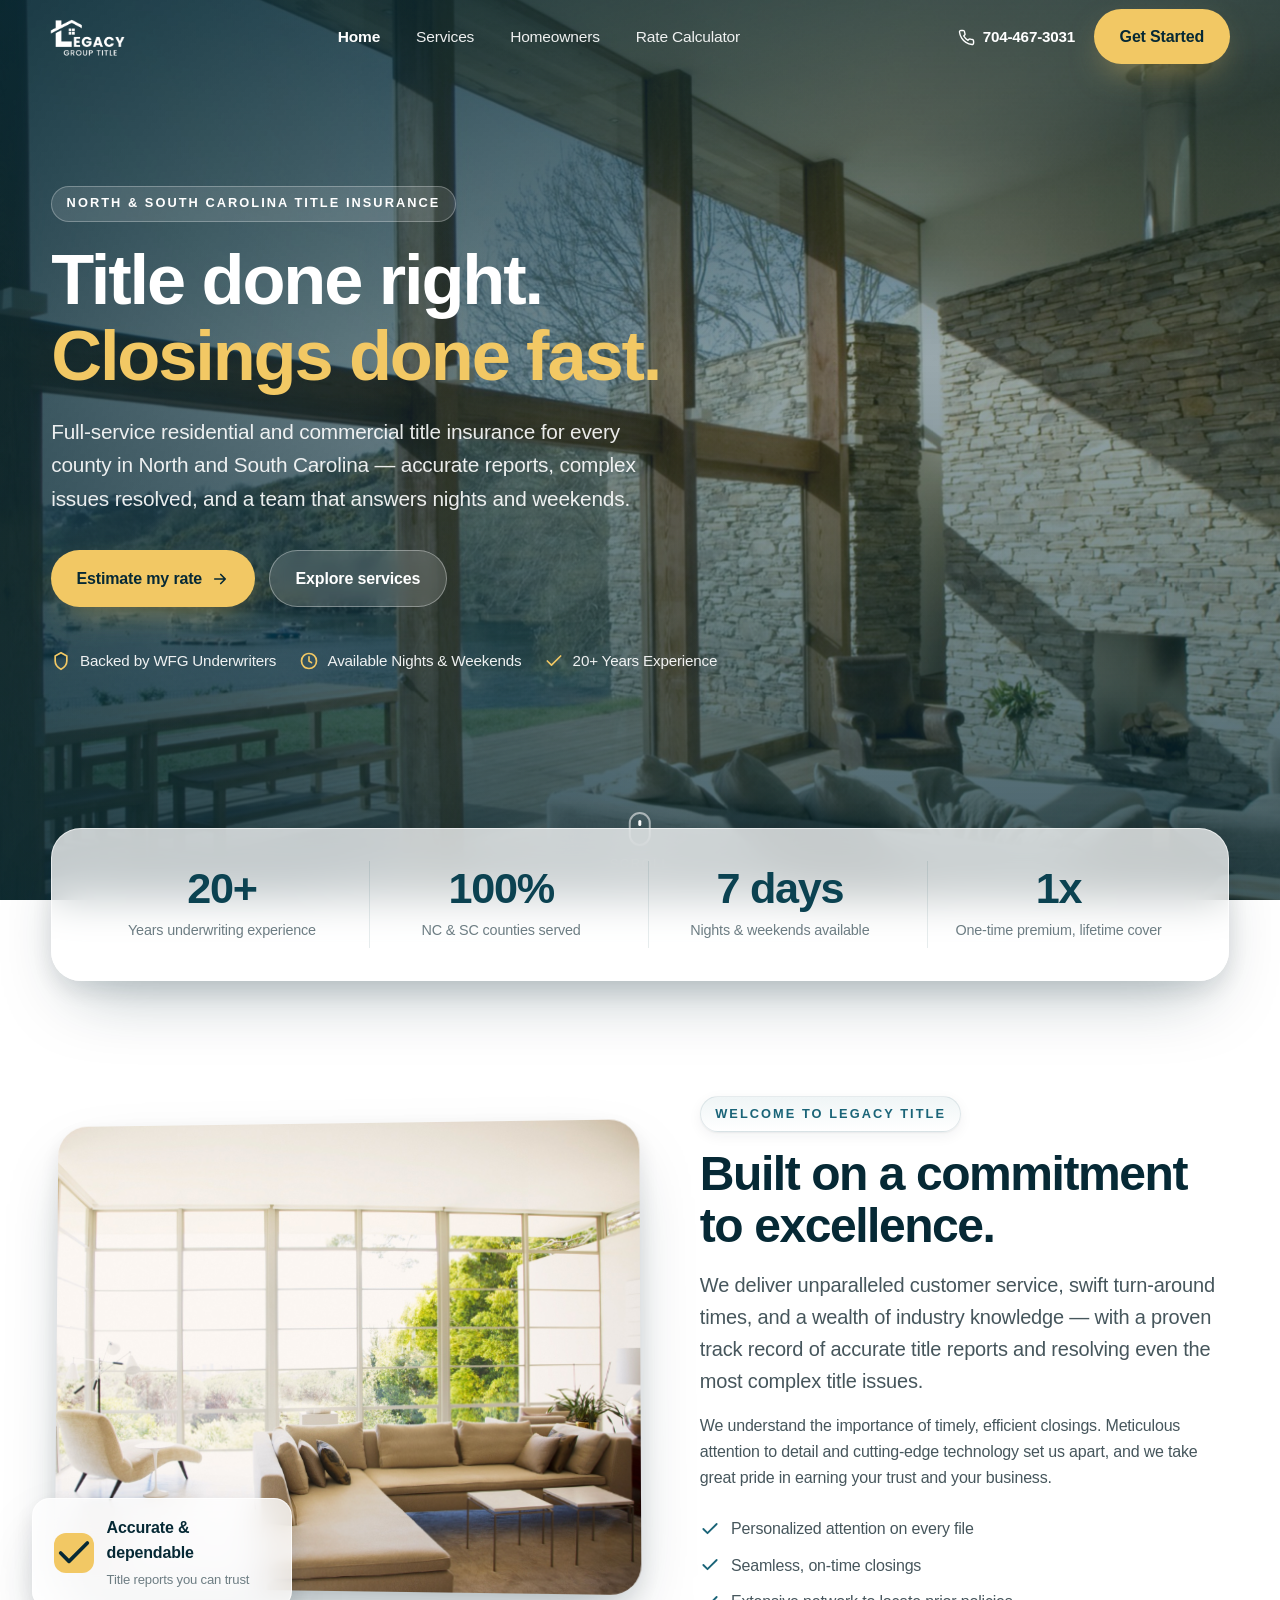
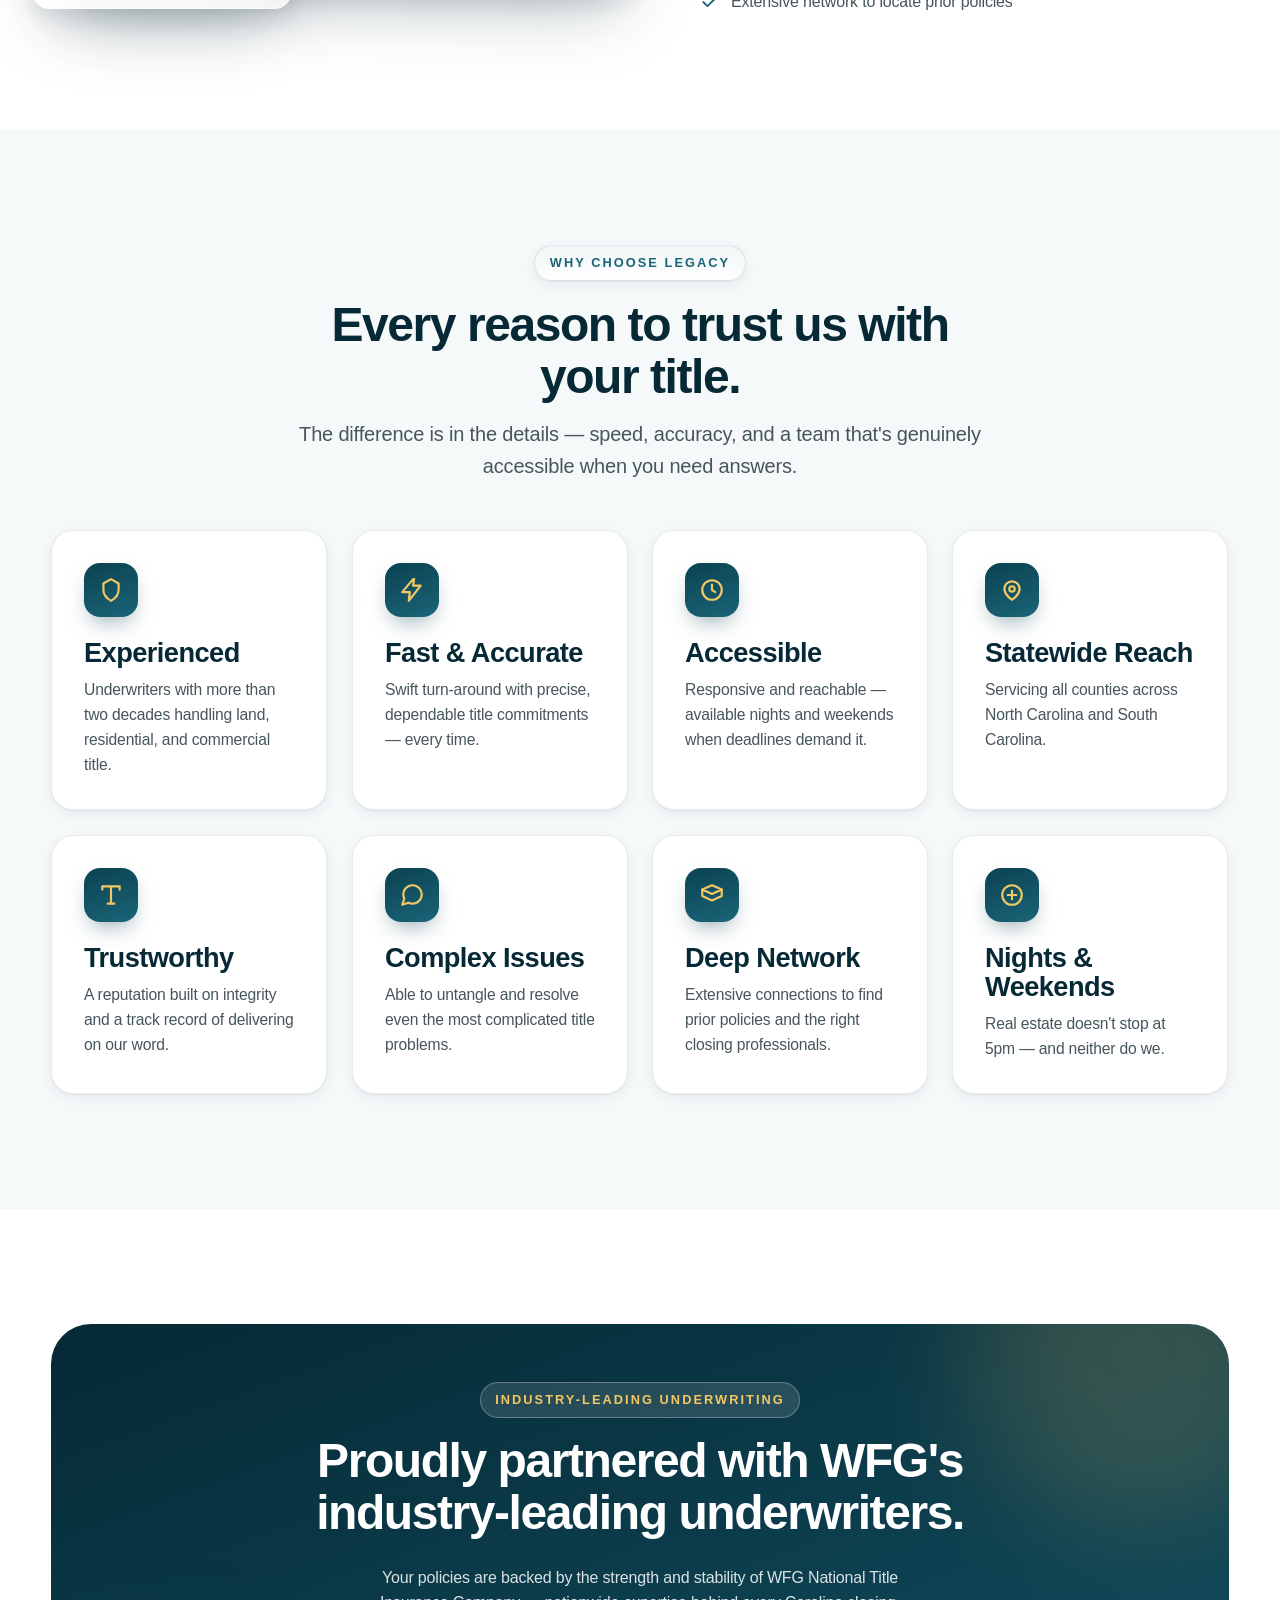
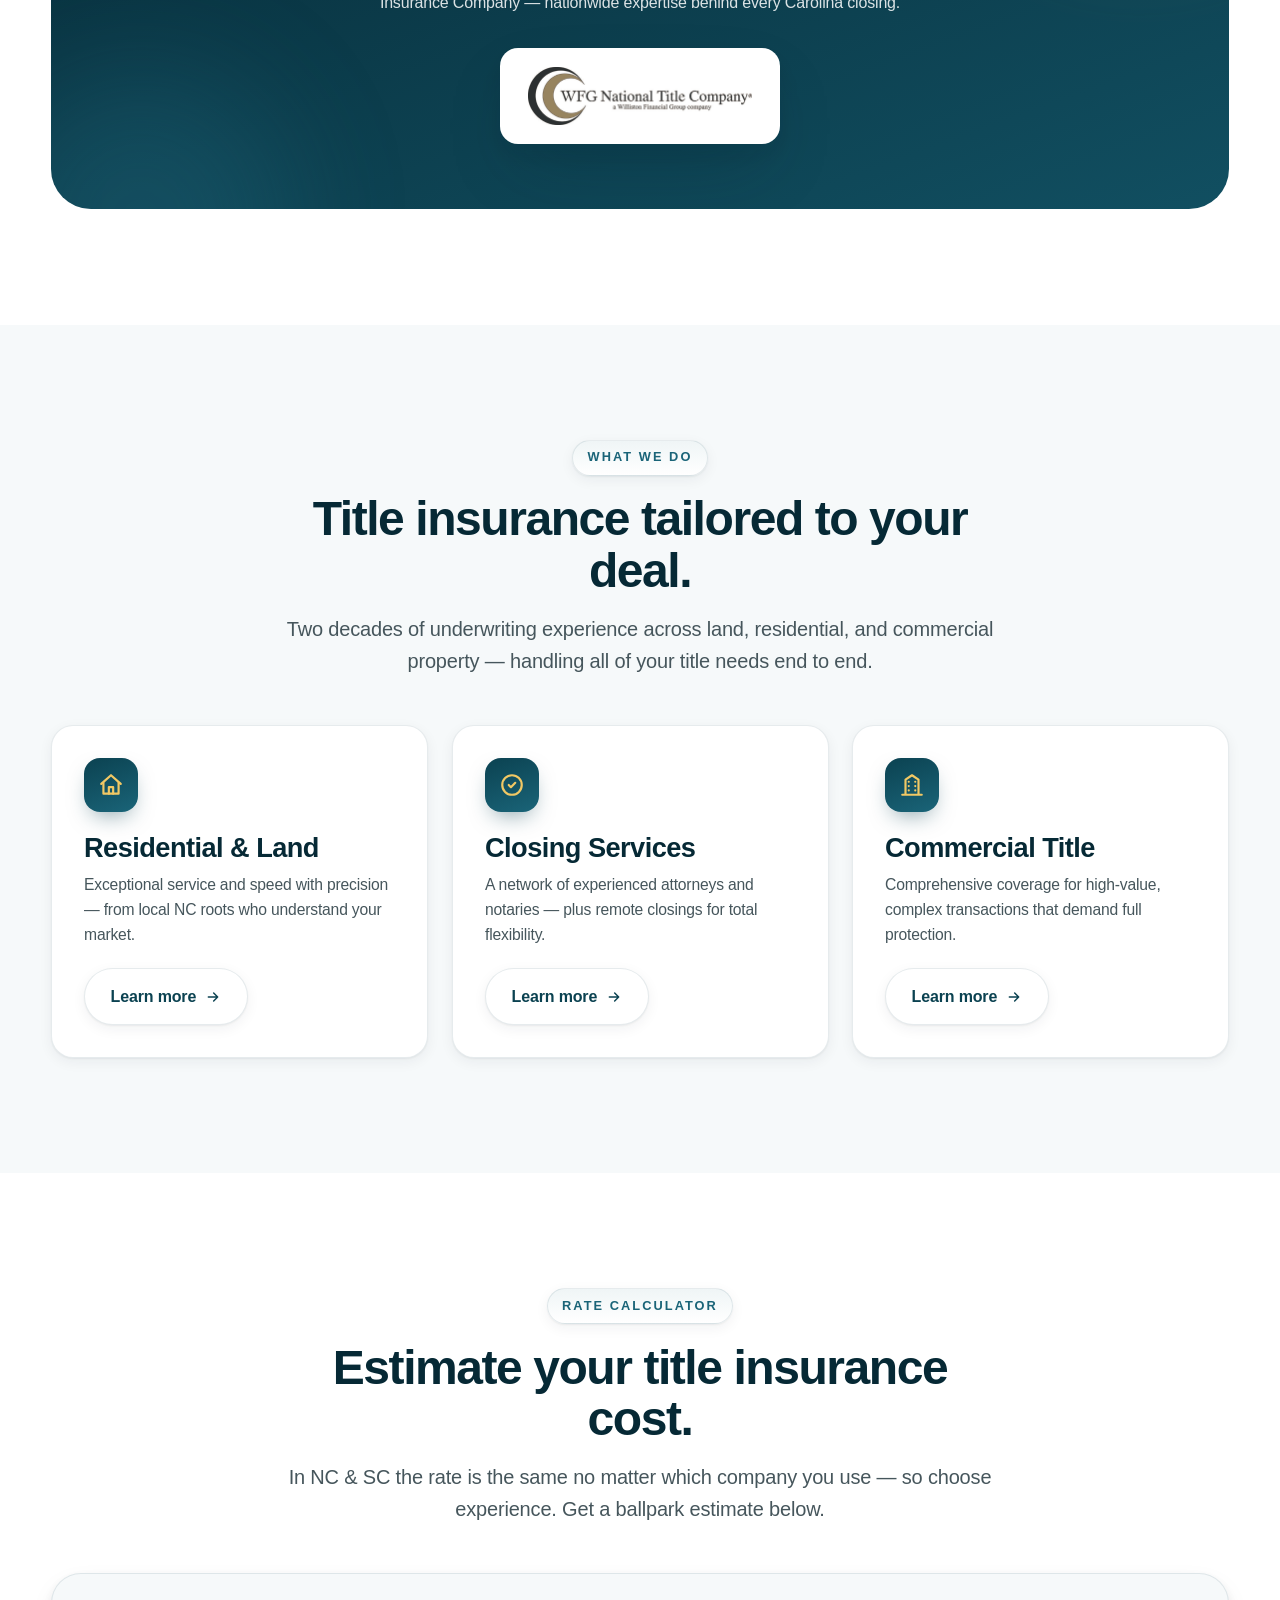
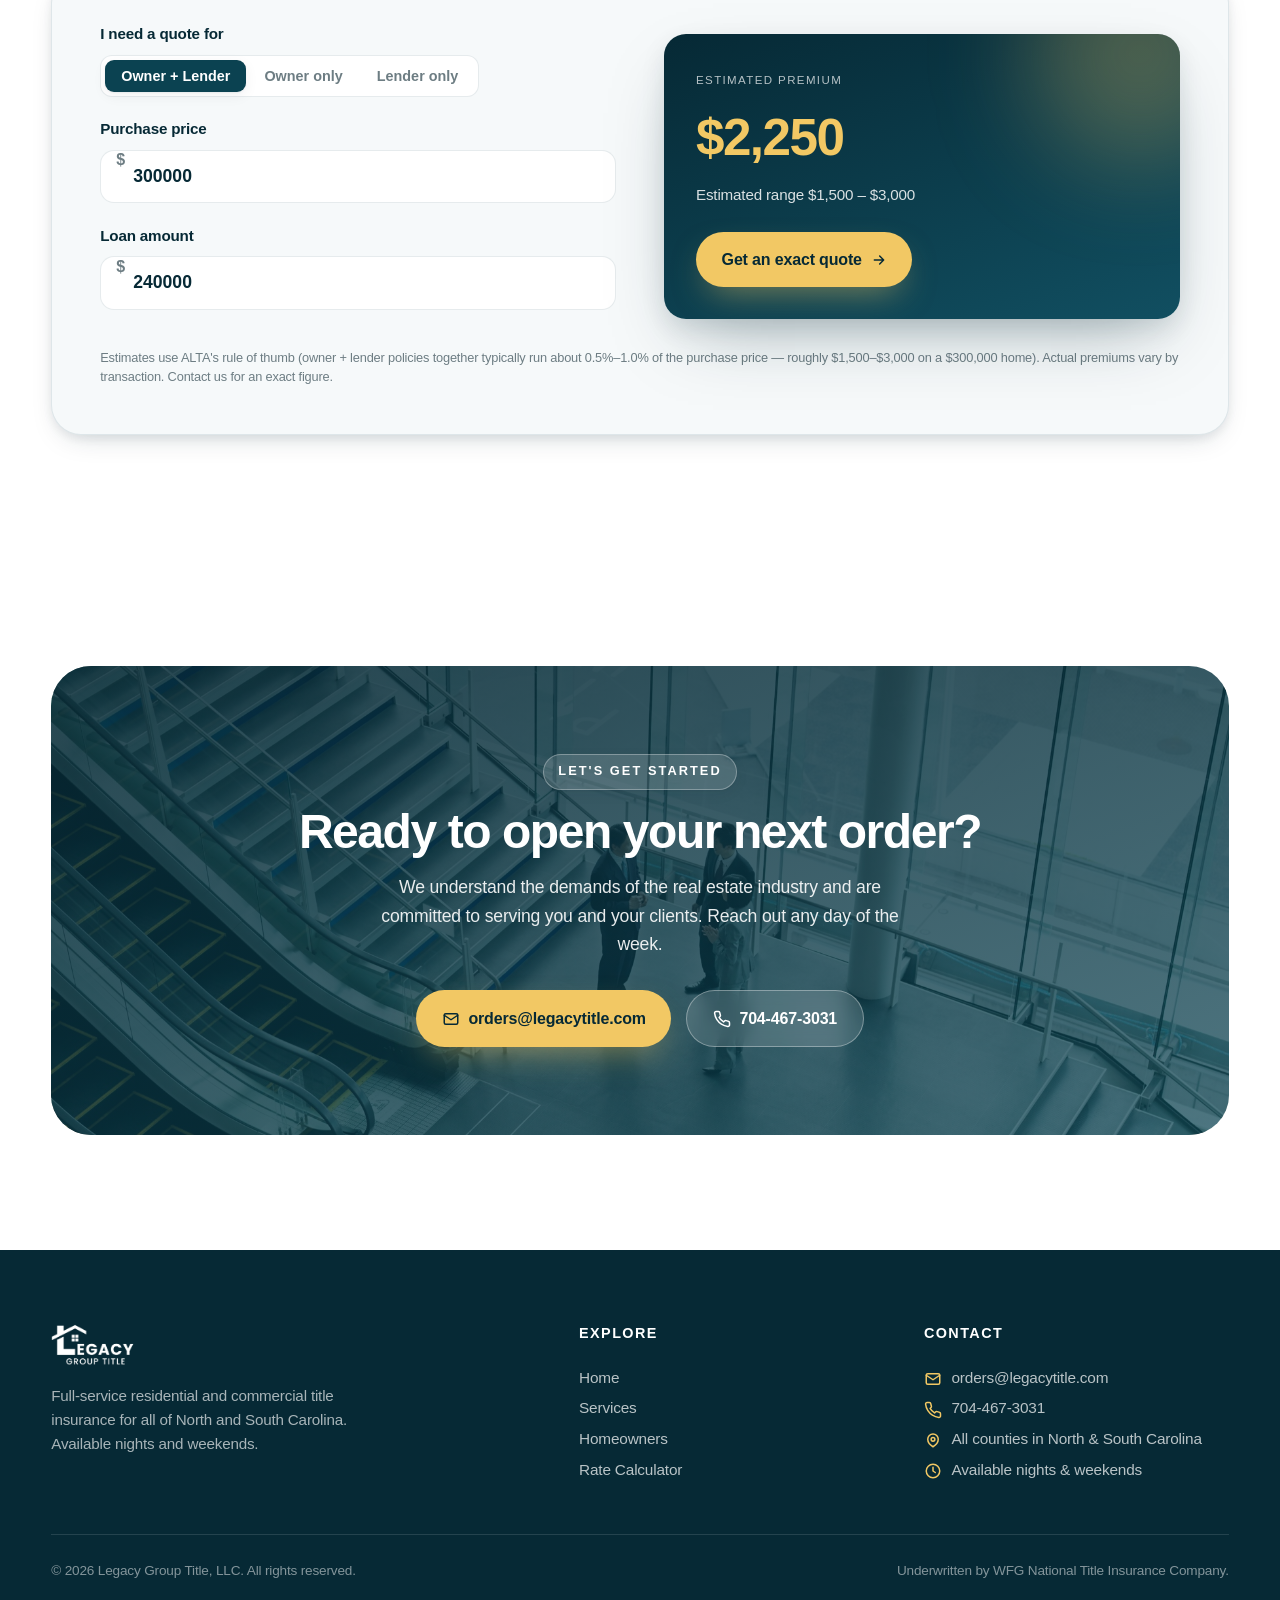
==== index.html @ ed6e5a21 "Rebuild Legacy Group Title site (modern, floating cards)" ====
<!DOCTYPE html>
<html lang="en">
<head>
<meta charset="UTF-8">
<meta name="viewport" content="width=device-width, initial-scale=1">
<title>Legacy Group Title, LLC | Title Insurance for NC &amp; SC</title>
<meta name="description" content="Full-service residential and commercial title insurance across North &amp; South Carolina. Fast, accurate closings — available nights and weekends. Partnered with WFG National Title.">
<meta property="og:title" content="Legacy Group Title, LLC | Title Insurance">
<meta property="og:description" content="Full-service residential &amp; commercial title insurance for all of North and South Carolina. Available nights and weekends.">
<meta property="og:type" content="website">
<link rel="icon" type="image/png" href="assets/img/favicon.png">
<link rel="preload" as="image" href="assets/img/hero-lakeside.jpg">
<link rel="stylesheet" href="css/styles.css">
</head>
<body data-hero>

<!-- NAV -->
<header class="nav at-top" id="nav">
  <div class="nav__inner">
    <a class="nav__logo" href="index.html" aria-label="Legacy Group Title home">
      <img src="assets/img/logo.png" alt="Legacy Group Title">
    </a>
    <nav class="nav__links" aria-label="Primary">
      <a href="index.html" class="active">Home</a>
      <a href="services.html">Services</a>
      <a href="homeowners.html">Homeowners</a>
      <a href="index.html#calculator">Rate Calculator</a>
    </nav>
    <div class="nav__cta">
      <a class="nav__phone" href="tel:7044673031">
        <svg viewBox="0 0 24 24" fill="none" stroke="currentColor" stroke-width="2" stroke-linecap="round" stroke-linejoin="round"><path d="M22 16.92v3a2 2 0 0 1-2.18 2 19.79 19.79 0 0 1-8.63-3.07 19.5 19.5 0 0 1-6-6 19.79 19.79 0 0 1-3.07-8.67A2 2 0 0 1 4.11 2h3a2 2 0 0 1 2 1.72c.13.96.36 1.9.7 2.81a2 2 0 0 1-.45 2.11L8.09 9.91a16 16 0 0 0 6 6l1.27-1.27a2 2 0 0 1 2.11-.45c.9.34 1.85.57 2.81.7A2 2 0 0 1 22 16.92z"/></svg>
        704-467-3031
      </a>
      <a class="btn btn-gold" href="#contact">Get Started</a>
    </div>
    <button class="nav__burger" aria-label="Menu" aria-expanded="false"><span></span><span></span><span></span></button>
  </div>
</header>

<!-- MOBILE MENU -->
<div class="mobile-menu" id="mobileMenu">
  <a href="index.html">Home</a>
  <a href="services.html">Services</a>
  <a href="homeowners.html">Homeowners</a>
  <a href="index.html#calculator">Rate Calculator</a>
  <a class="btn btn-gold" href="#contact">Get Started</a>
</div>

<!-- HERO -->
<section class="hero" id="top">
  <div class="hero__bg"><img src="assets/img/hero-lakeside.jpg" alt="Modern lakeside living room" fetchpriority="high"></div>
  <div class="hero__inner">
    <div class="hero__content">
      <span class="eyebrow reveal">North &amp; South Carolina Title Insurance</span>
      <h1 class="reveal" data-d="1">Title done right.<br><span class="accent">Closings done fast.</span></h1>
      <p class="hero__sub reveal" data-d="2">Full-service residential and commercial title insurance for every county in North and South Carolina — accurate reports, complex issues resolved, and a team that answers nights and weekends.</p>
      <div class="hero__actions reveal" data-d="3">
        <a class="btn btn-gold" href="#calculator">Estimate my rate
          <svg class="arw" width="18" height="18" viewBox="0 0 24 24" fill="none" stroke="currentColor" stroke-width="2.2" stroke-linecap="round" stroke-linejoin="round"><path d="M5 12h14M13 6l6 6-6 6"/></svg>
        </a>
        <a class="btn btn-ghost" href="services.html">Explore services</a>
      </div>
      <div class="hero__badges reveal" data-d="4">
        <div class="hero__badge"><svg viewBox="0 0 24 24" fill="none" stroke="currentColor" stroke-width="2" stroke-linecap="round" stroke-linejoin="round"><path d="M12 2l7 4v6c0 5-3.5 8-7 10-3.5-2-7-5-7-10V6l7-4z"/></svg> Backed by WFG Underwriters</div>
        <div class="hero__badge"><svg viewBox="0 0 24 24" fill="none" stroke="currentColor" stroke-width="2" stroke-linecap="round" stroke-linejoin="round"><circle cx="12" cy="12" r="9"/><path d="M12 7v5l3 2"/></svg> Available Nights &amp; Weekends</div>
        <div class="hero__badge"><svg viewBox="0 0 24 24" fill="none" stroke="currentColor" stroke-width="2" stroke-linecap="round" stroke-linejoin="round"><path d="M20 6L9 17l-5-5"/></svg> 20+ Years Experience</div>
      </div>
    </div>
  </div>
  <div class="hero__scroll" aria-hidden="true"><span class="mouse"></span>Scroll</div>
</section>

<!-- FLOATING STATS -->
<div class="wrap">
  <div class="stats reveal">
    <div class="stats__card" data-tilt>
      <div class="stat"><b>20+</b><span>Years underwriting experience</span></div>
      <div class="stat"><b>100%</b><span>NC &amp; SC counties served</span></div>
      <div class="stat"><b>7 days</b><span>Nights &amp; weekends available</span></div>
      <div class="stat"><b>1x</b><span>One-time premium, lifetime cover</span></div>
    </div>
  </div>
</div>

<!-- WELCOME / INTRO -->
<section id="about">
  <div class="wrap split">
    <div class="split__media reveal">
      <div class="frame"><img src="assets/img/services-1.jpg" alt="Bright modern home interior"></div>
      <div class="float-tag">
        <div class="fi"><svg viewBox="0 0 24 24" fill="none" stroke="currentColor" stroke-width="2.2" stroke-linecap="round" stroke-linejoin="round"><path d="M20 6L9 17l-5-5"/></svg></div>
        <div><b>Accurate &amp; dependable</b><span>Title reports you can trust</span></div>
      </div>
    </div>
    <div class="split__content reveal" data-d="1">
      <span class="eyebrow">Welcome to Legacy Title</span>
      <h2 style="margin:1rem 0 1.1rem">Built on a commitment to excellence.</h2>
      <p class="lead">We deliver unparalleled customer service, swift turn-around times, and a wealth of industry knowledge — with a proven track record of accurate title reports and resolving even the most complex title issues.</p>
      <p style="color:var(--slate);margin-top:1rem">We understand the importance of timely, efficient closings. Meticulous attention to detail and cutting-edge technology set us apart, and we take great pride in earning your trust and your business.</p>
      <ul class="checklist">
        <li><svg viewBox="0 0 24 24" fill="none" stroke="currentColor" stroke-width="2.2" stroke-linecap="round" stroke-linejoin="round"><path d="M20 6L9 17l-5-5"/></svg> Personalized attention on every file</li>
        <li><svg viewBox="0 0 24 24" fill="none" stroke="currentColor" stroke-width="2.2" stroke-linecap="round" stroke-linejoin="round"><path d="M20 6L9 17l-5-5"/></svg> Seamless, on-time closings</li>
        <li><svg viewBox="0 0 24 24" fill="none" stroke="currentColor" stroke-width="2.2" stroke-linecap="round" stroke-linejoin="round"><path d="M20 6L9 17l-5-5"/></svg> Extensive network to locate prior policies</li>
      </ul>
    </div>
  </div>
</section>

<!-- WHY CHOOSE -->
<section style="background:var(--bg-soft)">
  <div class="wrap">
    <div class="section-head center reveal">
      <span class="eyebrow">Why choose Legacy</span>
      <h2>Every reason to trust us with your title.</h2>
      <p class="lead">The difference is in the details — speed, accuracy, and a team that's genuinely accessible when you need answers.</p>
    </div>
    <div class="grid grid-4">
      <div class="card reveal" data-tilt>
        <div class="card__icon"><svg viewBox="0 0 24 24" fill="none" stroke="currentColor" stroke-width="2" stroke-linecap="round" stroke-linejoin="round"><path d="M12 2l7 4v6c0 5-3.5 8-7 10-3.5-2-7-5-7-10V6l7-4z"/></svg></div>
        <h3>Experienced</h3>
        <p>Underwriters with more than two decades handling land, residential, and commercial title.</p>
      </div>
      <div class="card reveal" data-d="1" data-tilt>
        <div class="card__icon"><svg viewBox="0 0 24 24" fill="none" stroke="currentColor" stroke-width="2" stroke-linecap="round" stroke-linejoin="round"><path d="M13 2L3 14h7l-1 8 11-14h-7l1-6z"/></svg></div>
        <h3>Fast &amp; Accurate</h3>
        <p>Swift turn-around with precise, dependable title commitments — every time.</p>
      </div>
      <div class="card reveal" data-d="2" data-tilt>
        <div class="card__icon"><svg viewBox="0 0 24 24" fill="none" stroke="currentColor" stroke-width="2" stroke-linecap="round" stroke-linejoin="round"><circle cx="12" cy="12" r="9"/><path d="M12 7v5l3 2"/></svg></div>
        <h3>Accessible</h3>
        <p>Responsive and reachable — available nights and weekends when deadlines demand it.</p>
      </div>
      <div class="card reveal" data-d="3" data-tilt>
        <div class="card__icon"><svg viewBox="0 0 24 24" fill="none" stroke="currentColor" stroke-width="2" stroke-linecap="round" stroke-linejoin="round"><path d="M12 21s-7-4.35-7-10a7 7 0 0 1 14 0c0 5.65-7 10-7 10z"/><circle cx="12" cy="11" r="2.5"/></svg></div>
        <h3>Statewide Reach</h3>
        <p>Servicing all counties across North Carolina and South Carolina.</p>
      </div>
      <div class="card reveal" data-tilt>
        <div class="card__icon"><svg viewBox="0 0 24 24" fill="none" stroke="currentColor" stroke-width="2" stroke-linecap="round" stroke-linejoin="round"><path d="M4 7V4h16v3M9 20h6M12 4v16"/></svg></div>
        <h3>Trustworthy</h3>
        <p>A reputation built on integrity and a track record of delivering on our word.</p>
      </div>
      <div class="card reveal" data-d="1" data-tilt>
        <div class="card__icon"><svg viewBox="0 0 24 24" fill="none" stroke="currentColor" stroke-width="2" stroke-linecap="round" stroke-linejoin="round"><path d="M21 11.5a8.38 8.38 0 0 1-.9 3.8 8.5 8.5 0 0 1-7.6 4.7 8.38 8.38 0 0 1-3.8-.9L3 21l1.9-5.7a8.38 8.38 0 0 1-.9-3.8 8.5 8.5 0 0 1 4.7-7.6 8.38 8.38 0 0 1 3.8-.9h.5a8.48 8.48 0 0 1 8 8v.5z"/></svg></div>
        <h3>Complex Issues</h3>
        <p>Able to untangle and resolve even the most complicated title problems.</p>
      </div>
      <div class="card reveal" data-d="2" data-tilt>
        <div class="card__icon"><svg viewBox="0 0 24 24" fill="none" stroke="currentColor" stroke-width="2" stroke-linecap="round" stroke-linejoin="round"><path d="M3 7l9-4 9 4-9 4-9-4z"/><path d="M3 7v6l9 4 9-4V7"/></svg></div>
        <h3>Deep Network</h3>
        <p>Extensive connections to find prior policies and the right closing professionals.</p>
      </div>
      <div class="card reveal" data-d="3" data-tilt>
        <div class="card__icon"><svg viewBox="0 0 24 24" fill="none" stroke="currentColor" stroke-width="2" stroke-linecap="round" stroke-linejoin="round"><path d="M12 8v8m-4-4h8"/><circle cx="12" cy="12" r="9"/></svg></div>
        <h3>Nights &amp; Weekends</h3>
        <p>Real estate doesn't stop at 5pm — and neither do we.</p>
      </div>
    </div>
  </div>
</section>

<!-- PARTNER -->
<section>
  <div class="wrap">
    <div class="partner reveal">
      <span class="eyebrow">Industry-leading underwriting</span>
      <h2>Proudly partnered with WFG's<br>industry-leading underwriters.</h2>
      <p style="color:rgba(255,255,255,.85);max-width:560px;margin:0 auto 2rem">Your policies are backed by the strength and stability of WFG National Title Insurance Company — nationwide expertise behind every Carolina closing.</p>
      <div class="partner__logo"><img src="assets/img/wfg-logo.jpg" alt="WFG National Title Company"></div>
    </div>
  </div>
</section>

<!-- SERVICES TEASER -->
<section style="background:var(--bg-soft)" id="services">
  <div class="wrap">
    <div class="section-head center reveal">
      <span class="eyebrow">What we do</span>
      <h2>Title insurance tailored to your deal.</h2>
      <p class="lead">Two decades of underwriting experience across land, residential, and commercial property — handling all of your title needs end to end.</p>
    </div>
    <div class="grid grid-3">
      <a class="card reveal" data-tilt href="services.html#residential" style="display:block">
        <div class="card__icon"><svg viewBox="0 0 24 24" fill="none" stroke="currentColor" stroke-width="2" stroke-linecap="round" stroke-linejoin="round"><path d="M3 11l9-8 9 8"/><path d="M5 10v10h14V10"/><path d="M10 20v-6h4v6"/></svg></div>
        <h3>Residential &amp; Land</h3>
        <p>Exceptional service and speed with precision — from local NC roots who understand your market.</p>
        <span class="btn btn-outline" style="margin-top:1.3rem">Learn more <svg class="arw" width="16" height="16" viewBox="0 0 24 24" fill="none" stroke="currentColor" stroke-width="2.2" stroke-linecap="round" stroke-linejoin="round"><path d="M5 12h14M13 6l6 6-6 6"/></svg></span>
      </a>
      <a class="card reveal" data-d="1" data-tilt href="services.html#closing" style="display:block">
        <div class="card__icon"><svg viewBox="0 0 24 24" fill="none" stroke="currentColor" stroke-width="2" stroke-linecap="round" stroke-linejoin="round"><path d="M9 12l2 2 4-4"/><path d="M21 12a9 9 0 1 1-18 0 9 9 0 0 1 18 0z"/></svg></div>
        <h3>Closing Services</h3>
        <p>A network of experienced attorneys and notaries — plus remote closings for total flexibility.</p>
        <span class="btn btn-outline" style="margin-top:1.3rem">Learn more <svg class="arw" width="16" height="16" viewBox="0 0 24 24" fill="none" stroke="currentColor" stroke-width="2.2" stroke-linecap="round" stroke-linejoin="round"><path d="M5 12h14M13 6l6 6-6 6"/></svg></span>
      </a>
      <a class="card reveal" data-d="2" data-tilt href="services.html#commercial" style="display:block">
        <div class="card__icon"><svg viewBox="0 0 24 24" fill="none" stroke="currentColor" stroke-width="2" stroke-linecap="round" stroke-linejoin="round"><path d="M3 21h18M6 21V7l6-4 6 4v14"/><path d="M9 9h.01M9 13h.01M9 17h.01M15 9h.01M15 13h.01M15 17h.01"/></svg></div>
        <h3>Commercial Title</h3>
        <p>Comprehensive coverage for high-value, complex transactions that demand full protection.</p>
        <span class="btn btn-outline" style="margin-top:1.3rem">Learn more <svg class="arw" width="16" height="16" viewBox="0 0 24 24" fill="none" stroke="currentColor" stroke-width="2.2" stroke-linecap="round" stroke-linejoin="round"><path d="M5 12h14M13 6l6 6-6 6"/></svg></span>
      </a>
    </div>
  </div>
</section>

<!-- RATE CALCULATOR -->
<section id="calculator">
  <div class="wrap">
    <div class="section-head center reveal">
      <span class="eyebrow">Rate calculator</span>
      <h2>Estimate your title insurance cost.</h2>
      <p class="lead">In NC &amp; SC the rate is the same no matter which company you use — so choose experience. Get a ballpark estimate below.</p>
    </div>
    <div class="calc reveal" id="calc">
      <div class="calc__grid">
        <div>
          <div style="margin-bottom:1.3rem">
            <label>I need a quote for</label>
            <div class="seg" role="tablist">
              <button class="on" data-mode="both">Owner + Lender</button>
              <button data-mode="owner">Owner only</button>
              <button data-mode="lender">Lender only</button>
            </div>
          </div>
          <div class="field">
            <label for="calc-price">Purchase price</label>
            <span class="pfx">$</span>
            <input id="calc-price" type="number" min="0" step="1000" value="300000" inputmode="numeric">
          </div>
          <div class="field">
            <label for="calc-loan">Loan amount</label>
            <span class="pfx">$</span>
            <input id="calc-loan" type="number" min="0" step="1000" value="240000" inputmode="numeric">
          </div>
        </div>
        <div class="calc__result">
          <small>Estimated premium</small>
          <div class="amount" id="calc-amount"><b>$2,250</b></div>
          <div class="rangeline" id="calc-range">Estimated range $1,500 – $3,000</div>
          <a class="btn btn-gold" href="#contact" style="margin-top:1.5rem">Get an exact quote
            <svg class="arw" width="16" height="16" viewBox="0 0 24 24" fill="none" stroke="currentColor" stroke-width="2.2" stroke-linecap="round" stroke-linejoin="round"><path d="M5 12h14M13 6l6 6-6 6"/></svg>
          </a>
        </div>
      </div>
      <p class="calc__note">Estimates use ALTA's rule of thumb (owner + lender policies together typically run about 0.5%–1.0% of the purchase price — roughly $1,500–$3,000 on a $300,000 home). Actual premiums vary by transaction. Contact us for an exact figure.</p>
    </div>
  </div>
</section>

<!-- CONTACT / CTA -->
<section id="contact">
  <div class="wrap">
    <div class="cta reveal">
      <div class="cta__bg"><img src="assets/img/services-2.jpg" alt=""></div>
      <span class="eyebrow" style="background:rgba(255,255,255,.14);border-color:rgba(255,255,255,.3);color:#fff">Let's get started</span>
      <h2 style="margin-top:1rem">Ready to open your next order?</h2>
      <p>We understand the demands of the real estate industry and are committed to serving you and your clients. Reach out any day of the week.</p>
      <div class="cta__actions">
        <a class="btn btn-gold" href="mailto:orders@legacytitle.com">
          <svg width="18" height="18" viewBox="0 0 24 24" fill="none" stroke="currentColor" stroke-width="2" stroke-linecap="round" stroke-linejoin="round"><rect x="3" y="5" width="18" height="14" rx="2"/><path d="M3 7l9 6 9-6"/></svg>
          orders@legacytitle.com
        </a>
        <a class="btn btn-ghost" href="tel:7044673031">
          <svg width="18" height="18" viewBox="0 0 24 24" fill="none" stroke="currentColor" stroke-width="2" stroke-linecap="round" stroke-linejoin="round"><path d="M22 16.92v3a2 2 0 0 1-2.18 2 19.79 19.79 0 0 1-8.63-3.07 19.5 19.5 0 0 1-6-6 19.79 19.79 0 0 1-3.07-8.67A2 2 0 0 1 4.11 2h3a2 2 0 0 1 2 1.72c.13.96.36 1.9.7 2.81a2 2 0 0 1-.45 2.11L8.09 9.91a16 16 0 0 0 6 6l1.27-1.27a2 2 0 0 1 2.11-.45c.9.34 1.85.57 2.81.7A2 2 0 0 1 22 16.92z"/></svg>
          704-467-3031
        </a>
      </div>
    </div>
  </div>
</section>

<!-- FOOTER -->
<footer class="footer">
  <div class="wrap">
    <div class="footer__grid">
      <div class="footer__brand">
        <img src="assets/img/logo.png" alt="Legacy Group Title">
        <p>Full-service residential and commercial title insurance for all of North and South Carolina. Available nights and weekends.</p>
      </div>
      <div>
        <h5>Explore</h5>
        <ul>
          <li><a href="index.html">Home</a></li>
          <li><a href="services.html">Services</a></li>
          <li><a href="homeowners.html">Homeowners</a></li>
          <li><a href="index.html#calculator">Rate Calculator</a></li>
        </ul>
      </div>
      <div>
        <h5>Contact</h5>
        <ul class="footer__contact">
          <li><svg viewBox="0 0 24 24" fill="none" stroke="currentColor" stroke-width="2" stroke-linecap="round" stroke-linejoin="round"><rect x="3" y="5" width="18" height="14" rx="2"/><path d="M3 7l9 6 9-6"/></svg><a href="mailto:orders@legacytitle.com">orders@legacytitle.com</a></li>
          <li><svg viewBox="0 0 24 24" fill="none" stroke="currentColor" stroke-width="2" stroke-linecap="round" stroke-linejoin="round"><path d="M22 16.92v3a2 2 0 0 1-2.18 2 19.79 19.79 0 0 1-8.63-3.07 19.5 19.5 0 0 1-6-6 19.79 19.79 0 0 1-3.07-8.67A2 2 0 0 1 4.11 2h3a2 2 0 0 1 2 1.72c.13.96.36 1.9.7 2.81a2 2 0 0 1-.45 2.11L8.09 9.91a16 16 0 0 0 6 6l1.27-1.27a2 2 0 0 1 2.11-.45c.9.34 1.85.57 2.81.7A2 2 0 0 1 22 16.92z"/></svg><a href="tel:7044673031">704-467-3031</a></li>
          <li><svg viewBox="0 0 24 24" fill="none" stroke="currentColor" stroke-width="2" stroke-linecap="round" stroke-linejoin="round"><path d="M12 21s-7-4.35-7-10a7 7 0 0 1 14 0c0 5.65-7 10-7 10z"/><circle cx="12" cy="11" r="2.5"/></svg><span>All counties in North &amp; South Carolina</span></li>
          <li><svg viewBox="0 0 24 24" fill="none" stroke="currentColor" stroke-width="2" stroke-linecap="round" stroke-linejoin="round"><circle cx="12" cy="12" r="9"/><path d="M12 7v5l3 2"/></svg><span>Available nights &amp; weekends</span></li>
        </ul>
      </div>
    </div>
    <div class="footer__bottom">
      <span>© <span id="year">2026</span> Legacy Group Title, LLC. All rights reserved.</span>
      <span>Underwritten by WFG National Title Insurance Company.</span>
    </div>
  </div>
</footer>

<!-- STICKY MOBILE CALL BAR -->
<div class="callbar"><a class="btn btn-gold" href="tel:7044673031">
  <svg width="18" height="18" viewBox="0 0 24 24" fill="none" stroke="currentColor" stroke-width="2" stroke-linecap="round" stroke-linejoin="round"><path d="M22 16.92v3a2 2 0 0 1-2.18 2 19.79 19.79 0 0 1-8.63-3.07 19.5 19.5 0 0 1-6-6 19.79 19.79 0 0 1-3.07-8.67A2 2 0 0 1 4.11 2h3a2 2 0 0 1 2 1.72c.13.96.36 1.9.7 2.81a2 2 0 0 1-.45 2.11L8.09 9.91a16 16 0 0 0 6 6l1.27-1.27a2 2 0 0 1 2.11-.45c.9.34 1.85.57 2.81.7A2 2 0 0 1 22 16.92z"/></svg>
  Call 704-467-3031</a></div>

<script src="js/main.js"></script>
</body>
</html>
---- css/styles.css ----
/* ==========================================================================
   Legacy Group Title — Design System
   Brand: deep teal #0B4251 · gold #F2C864 · mist #C2D0D4 · white
   Aesthetic: Apple-inspired, floating dynamic cards, glassmorphism
   ========================================================================== */

:root {
  /* Brand */
  --teal-900: #062935;
  --teal-800: #0B4251;
  --teal-700: #114f61;
  --teal-600: #1a6478;
  --teal-500: #2b7f95;
  --gold-500: #F2C864;
  --gold-600: #e0b24a;
  --mist-300: #C2D0D4;
  --mist-100: #eef2f3;

  --ink: #0c1c22;
  --slate: #46565c;
  --muted: #6d7d83;
  --line: rgba(11, 66, 81, 0.10);

  --bg: #ffffff;
  --bg-soft: #f6f9fa;
  --bg-tint: #eff5f6;

  /* Effects */
  --radius-sm: 14px;
  --radius: 22px;
  --radius-lg: 30px;
  --radius-xl: 40px;
  --shadow-sm: 0 1px 2px rgba(6, 41, 53, .06), 0 4px 14px rgba(6, 41, 53, .06);
  --shadow: 0 10px 30px -12px rgba(6, 41, 53, .22), 0 4px 12px rgba(6, 41, 53, .07);
  --shadow-lg: 0 30px 70px -24px rgba(6, 41, 53, .35), 0 10px 24px rgba(6, 41, 53, .10);
  --shadow-gold: 0 14px 34px -12px rgba(242, 200, 100, .55);

  --ease: cubic-bezier(.22, 1, .36, 1);
  --ease-out: cubic-bezier(.16, 1, .3, 1);

  --font: -apple-system, BlinkMacSystemFont, "SF Pro Display", "SF Pro Text",
          "Inter", "Segoe UI", Roboto, Helvetica, Arial, sans-serif;

  --maxw: 1180px;
  --nav-h: 74px;
}

/* Reset ------------------------------------------------------------------- */
*, *::before, *::after { box-sizing: border-box; }
* { margin: 0; }
html { scroll-behavior: smooth; -webkit-text-size-adjust: 100%; }
body {
  font-family: var(--font);
  color: var(--ink);
  background: var(--bg);
  line-height: 1.6;
  letter-spacing: -0.011em;
  -webkit-font-smoothing: antialiased;
  text-rendering: optimizeLegibility;
  overflow-x: hidden;
}
img { max-width: 100%; display: block; }
a { color: inherit; text-decoration: none; }
button { font-family: inherit; cursor: pointer; border: none; background: none; }
ul { list-style: none; padding: 0; }

/* Typography -------------------------------------------------------------- */
h1, h2, h3, h4 { line-height: 1.08; letter-spacing: -0.03em; font-weight: 700; color: var(--teal-900); }
h1 { font-size: clamp(2.4rem, 6vw, 4.4rem); }
h2 { font-size: clamp(1.9rem, 4vw, 3rem); }
h3 { font-size: clamp(1.25rem, 2.4vw, 1.7rem); letter-spacing: -0.02em; }
.eyebrow {
  display: inline-block; font-size: .8rem; font-weight: 700; letter-spacing: .16em;
  text-transform: uppercase; color: var(--teal-600);
  padding: .42rem .9rem; border-radius: 100px;
  background: linear-gradient(180deg, var(--bg-tint), #fff);
  border: 1px solid var(--line); box-shadow: var(--shadow-sm);
}
.lead { font-size: clamp(1.05rem, 1.6vw, 1.25rem); color: var(--slate); }

/* Layout ------------------------------------------------------------------ */
.wrap { width: min(var(--maxw), 92vw); margin-inline: auto; }
section { padding: clamp(4rem, 9vw, 7.5rem) 0; position: relative; }
.section-head { max-width: 720px; margin-bottom: 3rem; }
.section-head.center { margin-inline: auto; text-align: center; }
.section-head .eyebrow { margin-bottom: 1.1rem; }
.section-head p { margin-top: 1rem; }

/* Buttons ----------------------------------------------------------------- */
.btn {
  display: inline-flex; align-items: center; gap: .55rem;
  font-weight: 600; font-size: 1rem; letter-spacing: -.01em;
  padding: .92rem 1.6rem; border-radius: 100px;
  transition: transform .35s var(--ease), box-shadow .35s var(--ease), background .3s ease;
  will-change: transform;
}
.btn:active { transform: scale(.97); }
.btn-primary { background: var(--teal-800); color: #fff; box-shadow: var(--shadow); }
.btn-primary:hover { background: var(--teal-700); transform: translateY(-2px); box-shadow: var(--shadow-lg); }
.btn-gold { background: var(--gold-500); color: var(--teal-900); box-shadow: var(--shadow-gold); }
.btn-gold:hover { background: var(--gold-600); transform: translateY(-2px); }
.btn-ghost { background: rgba(255,255,255,.14); color: #fff; border: 1px solid rgba(255,255,255,.34); backdrop-filter: blur(8px); }
.btn-ghost:hover { background: rgba(255,255,255,.24); transform: translateY(-2px); }
.btn-outline { background: #fff; color: var(--teal-800); border: 1px solid var(--line); box-shadow: var(--shadow-sm); }
.btn-outline:hover { transform: translateY(-2px); box-shadow: var(--shadow); }
.btn .arw { transition: transform .35s var(--ease); }
.btn:hover .arw { transform: translateX(4px); }

/* Navigation -------------------------------------------------------------- */
.nav {
  position: fixed; inset: 0 0 auto 0; z-index: 100; height: var(--nav-h);
  display: flex; align-items: center;
  transition: background .4s ease, box-shadow .4s ease, backdrop-filter .4s ease;
}
.nav.scrolled {
  background: rgba(255, 255, 255, .72);
  backdrop-filter: saturate(180%) blur(20px);
  -webkit-backdrop-filter: saturate(180%) blur(20px);
  box-shadow: 0 1px 0 var(--line);
}
.nav__inner { width: min(var(--maxw), 94vw); margin-inline: auto; display: flex; align-items: center; justify-content: space-between; gap: 1rem; }
.nav__logo { display: flex; align-items: center; gap: .6rem; height: 42px; }
.nav__logo img { height: 40px; width: auto; transition: filter .4s ease; }
.nav.at-top:not(.light-top) .nav__logo img { filter: brightness(0) invert(1); }
.nav__links { display: flex; align-items: center; gap: .35rem; }
.nav__links a {
  padding: .5rem .95rem; border-radius: 100px; font-weight: 500; font-size: .97rem;
  color: var(--teal-900); transition: background .25s ease, color .25s ease;
}
.nav.at-top:not(.light-top) .nav__links a { color: rgba(255,255,255,.92); }
.nav__links a:hover { background: rgba(11,66,81,.08); }
.nav.at-top:not(.light-top) .nav__links a:hover { background: rgba(255,255,255,.16); }
.nav__links a.active { color: var(--teal-800); font-weight: 600; }
.nav.at-top:not(.light-top) .nav__links a.active { color: #fff; }
.nav__cta { display: flex; align-items: center; gap: .7rem; }
.nav__phone {
  display: inline-flex; align-items: center; gap: .45rem; font-weight: 600; font-size: .95rem;
  color: var(--teal-800); padding: .5rem .5rem;
}
.nav.at-top:not(.light-top) .nav__phone { color: #fff; }
.nav__phone svg { width: 17px; height: 17px; }
.nav__burger { display: none; width: 44px; height: 44px; border-radius: 12px; }
.nav__burger span { display: block; width: 20px; height: 2px; background: currentColor; margin: 4px auto; border-radius: 2px; transition: transform .3s var(--ease), opacity .3s ease; }
.nav { color: var(--teal-900); }
.nav.at-top:not(.light-top) { color: #fff; }

/* Mobile menu */
.mobile-menu {
  position: fixed; inset: 0; z-index: 99; background: rgba(255,255,255,.86);
  backdrop-filter: blur(24px); -webkit-backdrop-filter: blur(24px);
  display: flex; flex-direction: column; justify-content: center; gap: .5rem;
  padding: 2rem; transform: translateY(-102%); transition: transform .5s var(--ease); text-align: center;
}
.mobile-menu.open { transform: translateY(0); }
.mobile-menu a { font-size: 1.7rem; font-weight: 600; color: var(--teal-900); padding: .8rem; letter-spacing: -.02em; }
.mobile-menu .btn { margin-top: 1rem; justify-content: center; }

/* Hero -------------------------------------------------------------------- */
.hero { min-height: 100svh; display: flex; align-items: center; color: #fff; overflow: hidden; padding-top: var(--nav-h); }
.hero__bg { position: absolute; inset: 0; z-index: -2; }
.hero__bg img { width: 100%; height: 120%; object-fit: cover; will-change: transform; }
.hero__bg::after {
  content: ""; position: absolute; inset: 0;
  background:
    linear-gradient(180deg, rgba(6,41,53,.62) 0%, rgba(6,41,53,.30) 40%, rgba(6,41,53,.72) 100%),
    linear-gradient(105deg, rgba(6,41,53,.78) 0%, rgba(6,41,53,.15) 60%);
}
.hero__inner { width: min(var(--maxw), 92vw); margin-inline: auto; padding: 3rem 0; }
.hero__content { max-width: 760px; }
.hero .eyebrow { background: rgba(255,255,255,.12); border-color: rgba(255,255,255,.28); color: #fff; box-shadow: none; }
.hero h1 { color: #fff; margin: 1.3rem 0; text-wrap: balance; }
.hero h1 .accent { color: var(--gold-500); }
.hero__sub { font-size: clamp(1.05rem, 1.8vw, 1.3rem); color: rgba(255,255,255,.9); max-width: 620px; }
.hero__actions { display: flex; flex-wrap: wrap; gap: .9rem; margin-top: 2.2rem; }
.hero__badges { display: flex; flex-wrap: wrap; gap: 1.4rem; margin-top: 2.6rem; }
.hero__badge { display: flex; align-items: center; gap: .55rem; font-size: .95rem; color: rgba(255,255,255,.92); font-weight: 500; }
.hero__badge svg { width: 20px; height: 20px; color: var(--gold-500); flex: none; }
.hero__scroll { position: absolute; bottom: 1.6rem; left: 50%; transform: translateX(-50%); color: rgba(255,255,255,.7); font-size: .8rem; letter-spacing: .12em; text-transform: uppercase; display: flex; flex-direction: column; align-items: center; gap: .5rem; }
.hero__scroll .mouse { width: 22px; height: 34px; border: 2px solid rgba(255,255,255,.55); border-radius: 12px; position: relative; }
.hero__scroll .mouse::after { content: ""; position: absolute; top: 6px; left: 50%; transform: translateX(-50%); width: 3px; height: 6px; background: #fff; border-radius: 2px; animation: scrolldot 1.8s var(--ease) infinite; }
@keyframes scrolldot { 0% { opacity: 0; transform: translate(-50%, 0); } 40% { opacity: 1; } 80% { opacity: 0; transform: translate(-50%, 10px); } 100% { opacity: 0; } }

/* Floating stat strip ----------------------------------------------------- */
.stats { margin-top: -4.5rem; position: relative; z-index: 5; }
.stats__card {
  background: rgba(255,255,255,.75); backdrop-filter: blur(20px); -webkit-backdrop-filter: blur(20px);
  border: 1px solid rgba(255,255,255,.6); border-radius: var(--radius-lg); box-shadow: var(--shadow-lg);
  display: grid; grid-template-columns: repeat(4, 1fr); gap: 1rem; padding: 2rem clamp(1.2rem, 3vw, 2.6rem);
}
.stat { text-align: center; padding: .4rem; }
.stat b { display: block; font-size: clamp(1.9rem, 3.5vw, 2.7rem); color: var(--teal-800); letter-spacing: -.03em; line-height: 1; }
.stat span { display: block; margin-top: .5rem; color: var(--muted); font-size: .9rem; font-weight: 500; }
.stat + .stat { border-left: 1px solid var(--line); }

/* Cards ------------------------------------------------------------------- */
.grid { display: grid; gap: 1.5rem; }
.grid-2 { grid-template-columns: repeat(2, 1fr); }
.grid-3 { grid-template-columns: repeat(3, 1fr); }
.grid-4 { grid-template-columns: repeat(4, 1fr); }

.card {
  position: relative; background: #fff; border: 1px solid var(--line);
  border-radius: var(--radius); padding: 2rem; box-shadow: var(--shadow-sm);
  transition: transform .5s var(--ease), box-shadow .5s var(--ease), border-color .4s ease;
  will-change: transform; overflow: hidden;
}
.card::before {
  content: ""; position: absolute; inset: 0; border-radius: inherit; padding: 1px;
  background: linear-gradient(140deg, rgba(242,200,100,.5), rgba(255,255,255,0) 40%);
  -webkit-mask: linear-gradient(#000 0 0) content-box, linear-gradient(#000 0 0);
  -webkit-mask-composite: xor; mask-composite: exclude; opacity: 0; transition: opacity .5s ease;
}
.card:hover { transform: translateY(-8px); box-shadow: var(--shadow-lg); }
.card:hover::before { opacity: 1; }
.card__icon {
  width: 54px; height: 54px; border-radius: 16px; display: grid; place-items: center;
  background: linear-gradient(160deg, var(--teal-800), var(--teal-600)); color: var(--gold-500);
  margin-bottom: 1.3rem; box-shadow: 0 10px 22px -8px rgba(11,66,81,.5);
}
.card__icon svg { width: 26px; height: 26px; }
.card h3 { margin-bottom: .6rem; }
.card p { color: var(--slate); font-size: .98rem; }

/* Feature list cards (Why choose) */
.feature { display: flex; gap: 1rem; align-items: flex-start; }
.feature__tick { flex: none; width: 30px; height: 30px; border-radius: 9px; display: grid; place-items: center; background: var(--bg-tint); color: var(--teal-700); box-shadow: var(--shadow-sm); }
.feature__tick svg { width: 16px; height: 16px; }
.feature h4 { font-size: 1.05rem; color: var(--teal-900); margin-bottom: .15rem; }
.feature p { color: var(--muted); font-size: .92rem; }

/* Split media block -------------------------------------------------------- */
.split { display: grid; grid-template-columns: 1.05fr .95fr; gap: clamp(2rem, 5vw, 4.5rem); align-items: center; }
.split.rev .split__media { order: 2; }
.split__media { position: relative; }
.split__media .frame {
  border-radius: var(--radius-lg); overflow: hidden; box-shadow: var(--shadow-lg);
  transform: perspective(1200px) rotateY(-4deg) rotateX(1.5deg); transition: transform .6s var(--ease);
}
.split.rev .split__media .frame { transform: perspective(1200px) rotateY(4deg) rotateX(1.5deg); }
.split__media .frame:hover { transform: perspective(1200px) rotateY(0) rotateX(0); }
.split__media .frame img { width: 100%; aspect-ratio: 4/3.2; object-fit: cover; }
.split__media .float-tag {
  position: absolute; bottom: -1.2rem; left: -1.2rem; background: rgba(255,255,255,.8);
  backdrop-filter: blur(16px); -webkit-backdrop-filter: blur(16px);
  border: 1px solid rgba(255,255,255,.7); border-radius: 18px; padding: 1rem 1.3rem;
  box-shadow: var(--shadow-lg); display: flex; align-items: center; gap: .8rem; max-width: 260px;
}
.split.rev .split__media .float-tag { left: auto; right: -1.2rem; }
.split__media .float-tag .fi { width: 40px; height: 40px; border-radius: 12px; background: var(--gold-500); color: var(--teal-900); display: grid; place-items: center; flex: none; }
.split__media .float-tag b { display: block; font-size: 1rem; color: var(--teal-900); }
.split__media .float-tag span { font-size: .82rem; color: var(--muted); }
.checklist { margin-top: 1.6rem; display: grid; gap: .7rem; }
.checklist li { display: flex; gap: .7rem; align-items: center; color: var(--slate); font-weight: 500; }
.checklist li svg { width: 20px; height: 20px; color: var(--teal-600); flex: none; }

/* Partner band ------------------------------------------------------------ */
.partner {
  background: linear-gradient(160deg, var(--teal-900), var(--teal-700)); color: #fff;
  border-radius: var(--radius-xl); padding: clamp(2.4rem, 5vw, 3.6rem); text-align: center;
  position: relative; overflow: hidden;
}
.partner::before, .partner::after { content: ""; position: absolute; border-radius: 50%; filter: blur(60px); opacity: .5; }
.partner::before { width: 340px; height: 340px; background: rgba(242,200,100,.35); top: -140px; right: -80px; }
.partner::after { width: 300px; height: 300px; background: rgba(43,127,149,.5); bottom: -160px; left: -60px; }
.partner > * { position: relative; }
.partner .eyebrow { background: rgba(255,255,255,.12); border-color: rgba(255,255,255,.28); color: var(--gold-500); box-shadow: none; }
.partner h2 { color: #fff; margin: 1.1rem 0 1.6rem; }
.partner__logo { background: #fff; border-radius: 18px; padding: 1.2rem 1.8rem; display: inline-block; box-shadow: var(--shadow-lg); }
.partner__logo img { height: 58px; width: auto; }

/* Calculator -------------------------------------------------------------- */
.calc { background: var(--bg-soft); border-radius: var(--radius-lg); border: 1px solid var(--line); padding: clamp(1.6rem, 4vw, 3rem); box-shadow: var(--shadow); }
.calc__grid { display: grid; grid-template-columns: 1fr 1fr; gap: clamp(1.5rem, 4vw, 3rem); align-items: center; }
.calc label { display: block; font-weight: 600; color: var(--teal-900); margin-bottom: .5rem; font-size: .95rem; }
.calc .field { position: relative; margin-bottom: 1.3rem; }
.calc .field .pfx { position: absolute; left: 1rem; top: 50%; transform: translateY(-50%); color: var(--muted); font-weight: 600; }
.calc input[type=number] {
  width: 100%; padding: .95rem 1rem .95rem 2rem; font-size: 1.1rem; font-weight: 600; color: var(--teal-900);
  border: 1px solid var(--line); border-radius: 14px; background: #fff; font-family: inherit;
  transition: border-color .25s ease, box-shadow .25s ease;
}
.calc input:focus { outline: none; border-color: var(--teal-500); box-shadow: 0 0 0 4px rgba(43,127,149,.14); }
.calc .seg { display: inline-flex; background: #fff; border: 1px solid var(--line); border-radius: 12px; padding: 4px; gap: 2px; }
.calc .seg button { padding: .5rem 1rem; border-radius: 9px; font-weight: 600; font-size: .9rem; color: var(--muted); transition: all .25s ease; }
.calc .seg button.on { background: var(--teal-800); color: #fff; box-shadow: var(--shadow-sm); }
.calc__result { background: linear-gradient(160deg, var(--teal-900), var(--teal-700)); color: #fff; border-radius: var(--radius); padding: 2rem; box-shadow: var(--shadow-lg); position: relative; overflow: hidden; }
.calc__result::after { content: ""; position: absolute; width: 220px; height: 220px; background: rgba(242,200,100,.28); border-radius: 50%; filter: blur(50px); top: -90px; right: -70px; }
.calc__result > * { position: relative; }
.calc__result small { text-transform: uppercase; letter-spacing: .12em; font-size: .72rem; color: rgba(255,255,255,.7); }
.calc__result .amount { font-size: clamp(2.2rem, 5vw, 3.2rem); font-weight: 700; letter-spacing: -.03em; margin: .3rem 0; }
.calc__result .amount b { color: var(--gold-500); }
.calc__result .rangeline { color: rgba(255,255,255,.85); font-size: .95rem; }
.calc__note { font-size: .8rem; color: var(--muted); margin-top: 1.1rem; line-height: 1.5; }

/* CTA band ---------------------------------------------------------------- */
.cta {
  position: relative; border-radius: var(--radius-xl); overflow: hidden; color: #fff;
  padding: clamp(3rem, 7vw, 5.5rem) clamp(1.5rem, 5vw, 4rem); text-align: center;
}
.cta__bg { position: absolute; inset: 0; z-index: -2; }
.cta__bg img { width: 100%; height: 100%; object-fit: cover; }
.cta__bg::after { content: ""; position: absolute; inset: 0; background: linear-gradient(160deg, rgba(6,41,53,.86), rgba(11,66,81,.72)); }
.cta h2 { color: #fff; margin-bottom: 1rem; text-wrap: balance; }
.cta p { color: rgba(255,255,255,.9); max-width: 560px; margin: 0 auto 2rem; font-size: 1.1rem; }
.cta__actions { display: flex; flex-wrap: wrap; gap: .9rem; justify-content: center; }

/* Service tabs page ------------------------------------------------------- */
.subhero { padding-top: calc(var(--nav-h) + clamp(3rem, 7vw, 5.5rem)); padding-bottom: clamp(2.5rem,5vw,4rem); background: linear-gradient(180deg, var(--teal-900), var(--teal-700)); color: #fff; position: relative; overflow: hidden; }
.subhero::before { content:""; position:absolute; width:420px; height:420px; border-radius:50%; background:rgba(242,200,100,.25); filter:blur(80px); top:-160px; right:-80px; }
.subhero__inner { position: relative; max-width: 760px; }
.subhero .eyebrow { background: rgba(255,255,255,.12); border-color: rgba(255,255,255,.28); color: var(--gold-500); box-shadow: none; }
.subhero h1 { color: #fff; margin: 1.1rem 0 1rem; }
.subhero p { color: rgba(255,255,255,.9); font-size: 1.15rem; }
.tabs { display: flex; flex-wrap: wrap; gap: .5rem; margin-top: 2rem; }
.tabs a { padding: .6rem 1.2rem; border-radius: 100px; background: rgba(255,255,255,.12); border: 1px solid rgba(255,255,255,.25); color: #fff; font-weight: 600; font-size: .92rem; transition: all .25s ease; }
.tabs a:hover { background: rgba(255,255,255,.24); transform: translateY(-2px); }

.prose { max-width: 760px; }
.prose p { color: var(--slate); margin-bottom: 1.1rem; }
.prose h3 { margin: 2rem 0 .7rem; color: var(--teal-900); }
.prose strong { color: var(--teal-900); }

/* Accordion (cover / not cover) */
.acc { border: 1px solid var(--line); border-radius: var(--radius); overflow: hidden; background: #fff; box-shadow: var(--shadow-sm); }
.acc__item + .acc__item { border-top: 1px solid var(--line); }
.acc__head { width: 100%; display: flex; align-items: center; justify-content: space-between; gap: 1rem; padding: 1.3rem 1.5rem; text-align: left; font-weight: 600; color: var(--teal-900); font-size: 1.05rem; }
.acc__head .ico { flex: none; width: 28px; height: 28px; border-radius: 8px; display: grid; place-items: center; background: var(--bg-tint); transition: transform .4s var(--ease); }
.acc__item.open .acc__head .ico { transform: rotate(45deg); background: var(--gold-500); }
.acc__body { max-height: 0; overflow: hidden; transition: max-height .5s var(--ease); }
.acc__body-inner { padding: 0 1.5rem 1.4rem; color: var(--slate); }
.pill-list { display: flex; flex-wrap: wrap; gap: .5rem; margin-top: .3rem; }
.pill-list span { background: var(--bg-tint); color: var(--teal-800); border-radius: 100px; padding: .4rem .9rem; font-size: .88rem; font-weight: 500; }

/* Footer ------------------------------------------------------------------ */
.footer { background: var(--teal-900); color: rgba(255,255,255,.8); padding: clamp(3rem,6vw,4.5rem) 0 2rem; }
.footer__grid { display: grid; grid-template-columns: 1.6fr 1fr 1fr; gap: 2.5rem; }
.footer__brand img { height: 44px; filter: brightness(0) invert(1); margin-bottom: 1.1rem; }
.footer__brand p { color: rgba(255,255,255,.65); font-size: .95rem; max-width: 320px; }
.footer h5 { color: #fff; font-size: .9rem; letter-spacing: .1em; text-transform: uppercase; margin-bottom: 1.1rem; font-weight: 700; }
.footer a, .footer li { color: rgba(255,255,255,.72); font-size: .96rem; line-height: 2; transition: color .2s ease; }
.footer a:hover { color: var(--gold-500); }
.footer__contact li { display: flex; gap: .6rem; align-items: flex-start; }
.footer__contact svg { width: 18px; height: 18px; color: var(--gold-500); flex: none; margin-top: .45rem; }
.footer__bottom { margin-top: 3rem; padding-top: 1.6rem; border-top: 1px solid rgba(255,255,255,.12); display: flex; justify-content: space-between; flex-wrap: wrap; gap: 1rem; font-size: .85rem; color: rgba(255,255,255,.5); }

/* Sticky mobile call bar */
.callbar { position: fixed; bottom: 0; left: 0; right: 0; z-index: 90; display: none; padding: .7rem; background: rgba(255,255,255,.85); backdrop-filter: blur(18px); border-top: 1px solid var(--line); box-shadow: 0 -6px 20px rgba(6,41,53,.08); }
.callbar .btn { width: 100%; justify-content: center; }

/* Reveal animation -------------------------------------------------------- */
.reveal { opacity: 0; transform: translateY(28px); transition: opacity .8s var(--ease-out), transform .8s var(--ease-out); }
.reveal.in { opacity: 1; transform: none; }
.reveal[data-d="1"] { transition-delay: .08s; }
.reveal[data-d="2"] { transition-delay: .16s; }
.reveal[data-d="3"] { transition-delay: .24s; }
.reveal[data-d="4"] { transition-delay: .32s; }
@media (prefers-reduced-motion: reduce) {
  .reveal { opacity: 1; transform: none; transition: none; }
  html { scroll-behavior: auto; }
  .hero__bg img { transform: none !important; }
}

/* Responsive -------------------------------------------------------------- */
@media (max-width: 960px) {
  .grid-4 { grid-template-columns: repeat(2, 1fr); }
  .split { grid-template-columns: 1fr; }
  .split.rev .split__media { order: 0; }
  .split__media .frame { transform: none !important; }
  .split__media .float-tag { position: static; margin-top: 1rem; max-width: none; }
  .calc__grid { grid-template-columns: 1fr; }
  .footer__grid { grid-template-columns: 1fr 1fr; }
  .footer__brand { grid-column: 1 / -1; }
}
@media (max-width: 720px) {
  .nav__links, .nav__phone { display: none; }
  .nav__burger { display: block; }
  .grid-3, .grid-2 { grid-template-columns: 1fr; }
  .stats__card { grid-template-columns: 1fr 1fr; gap: .5rem 0; padding: 1.4rem; }
  .stat:nth-child(3) { border-left: none; }
  .stat:nth-child(n+3) { border-top: 1px solid var(--line); padding-top: 1.2rem; }
  .callbar { display: block; }
  body { padding-bottom: 68px; }
  .footer__grid { grid-template-columns: 1fr; }
}
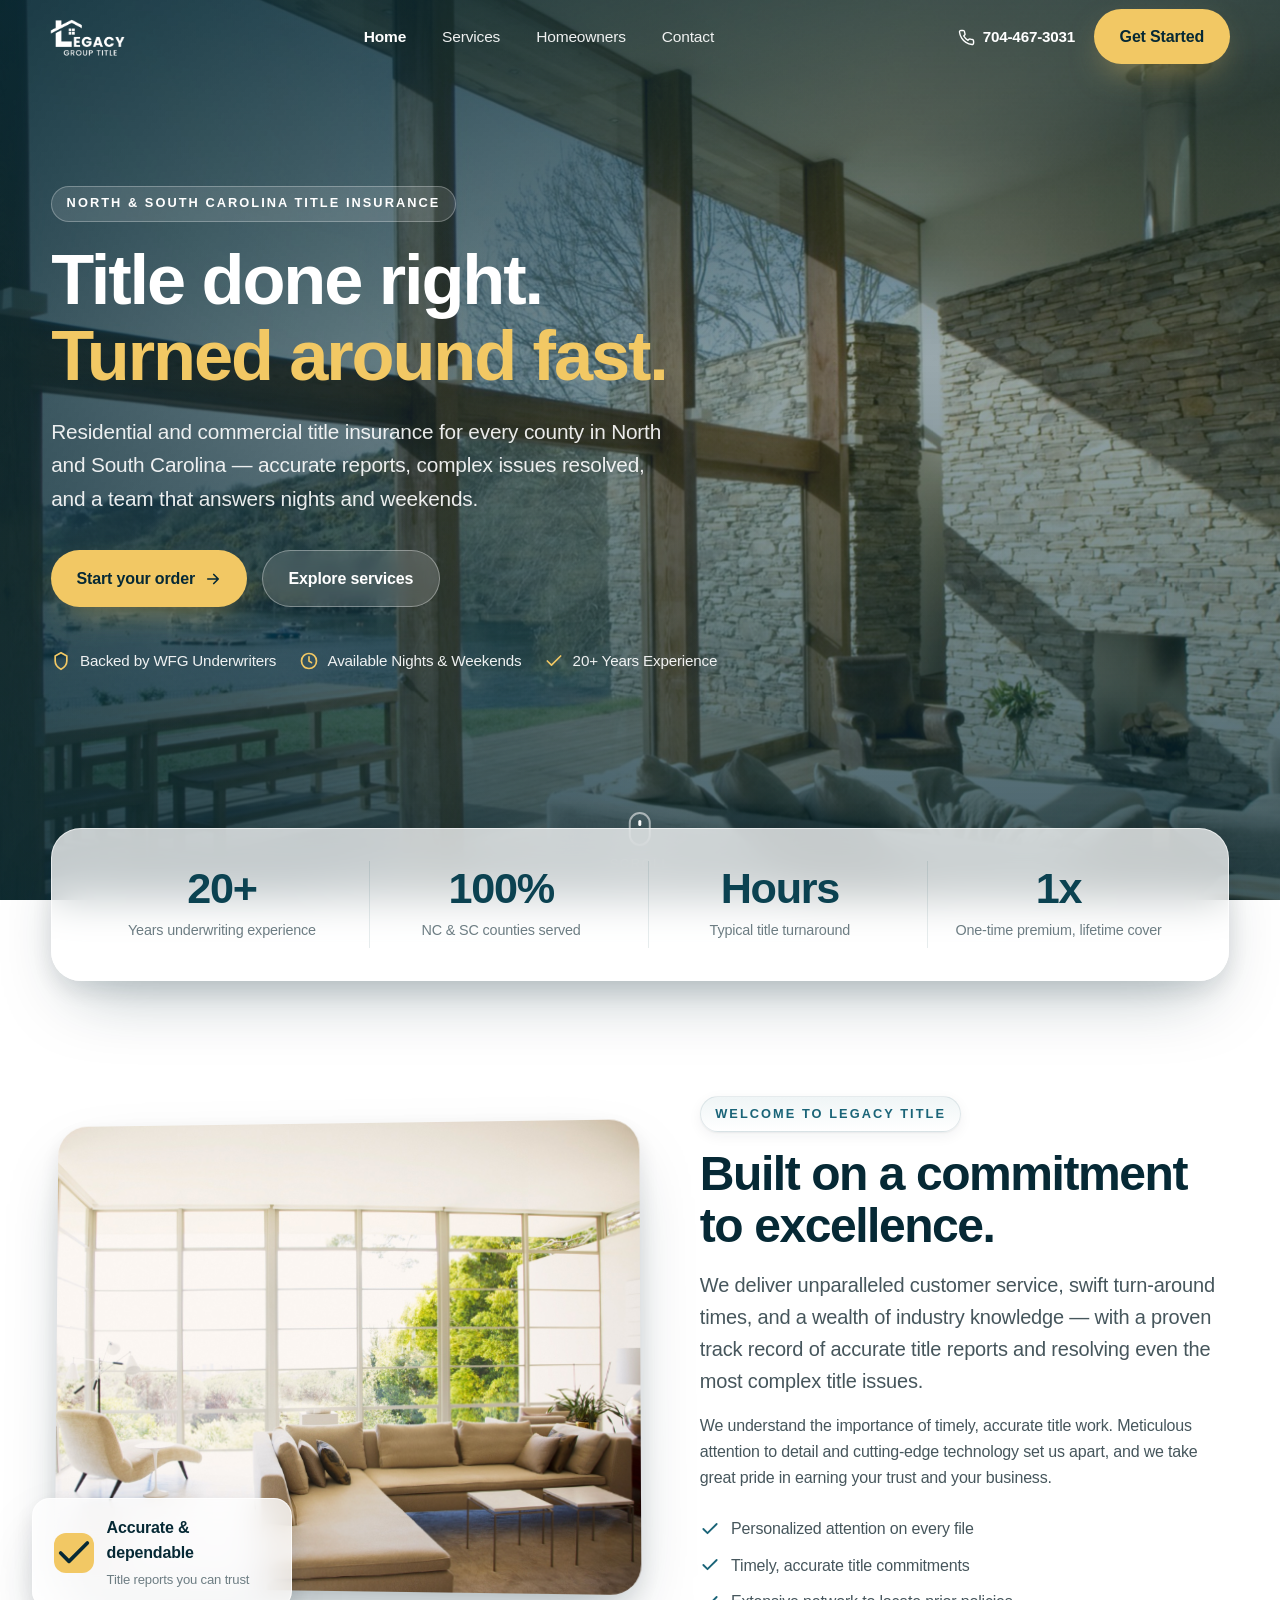
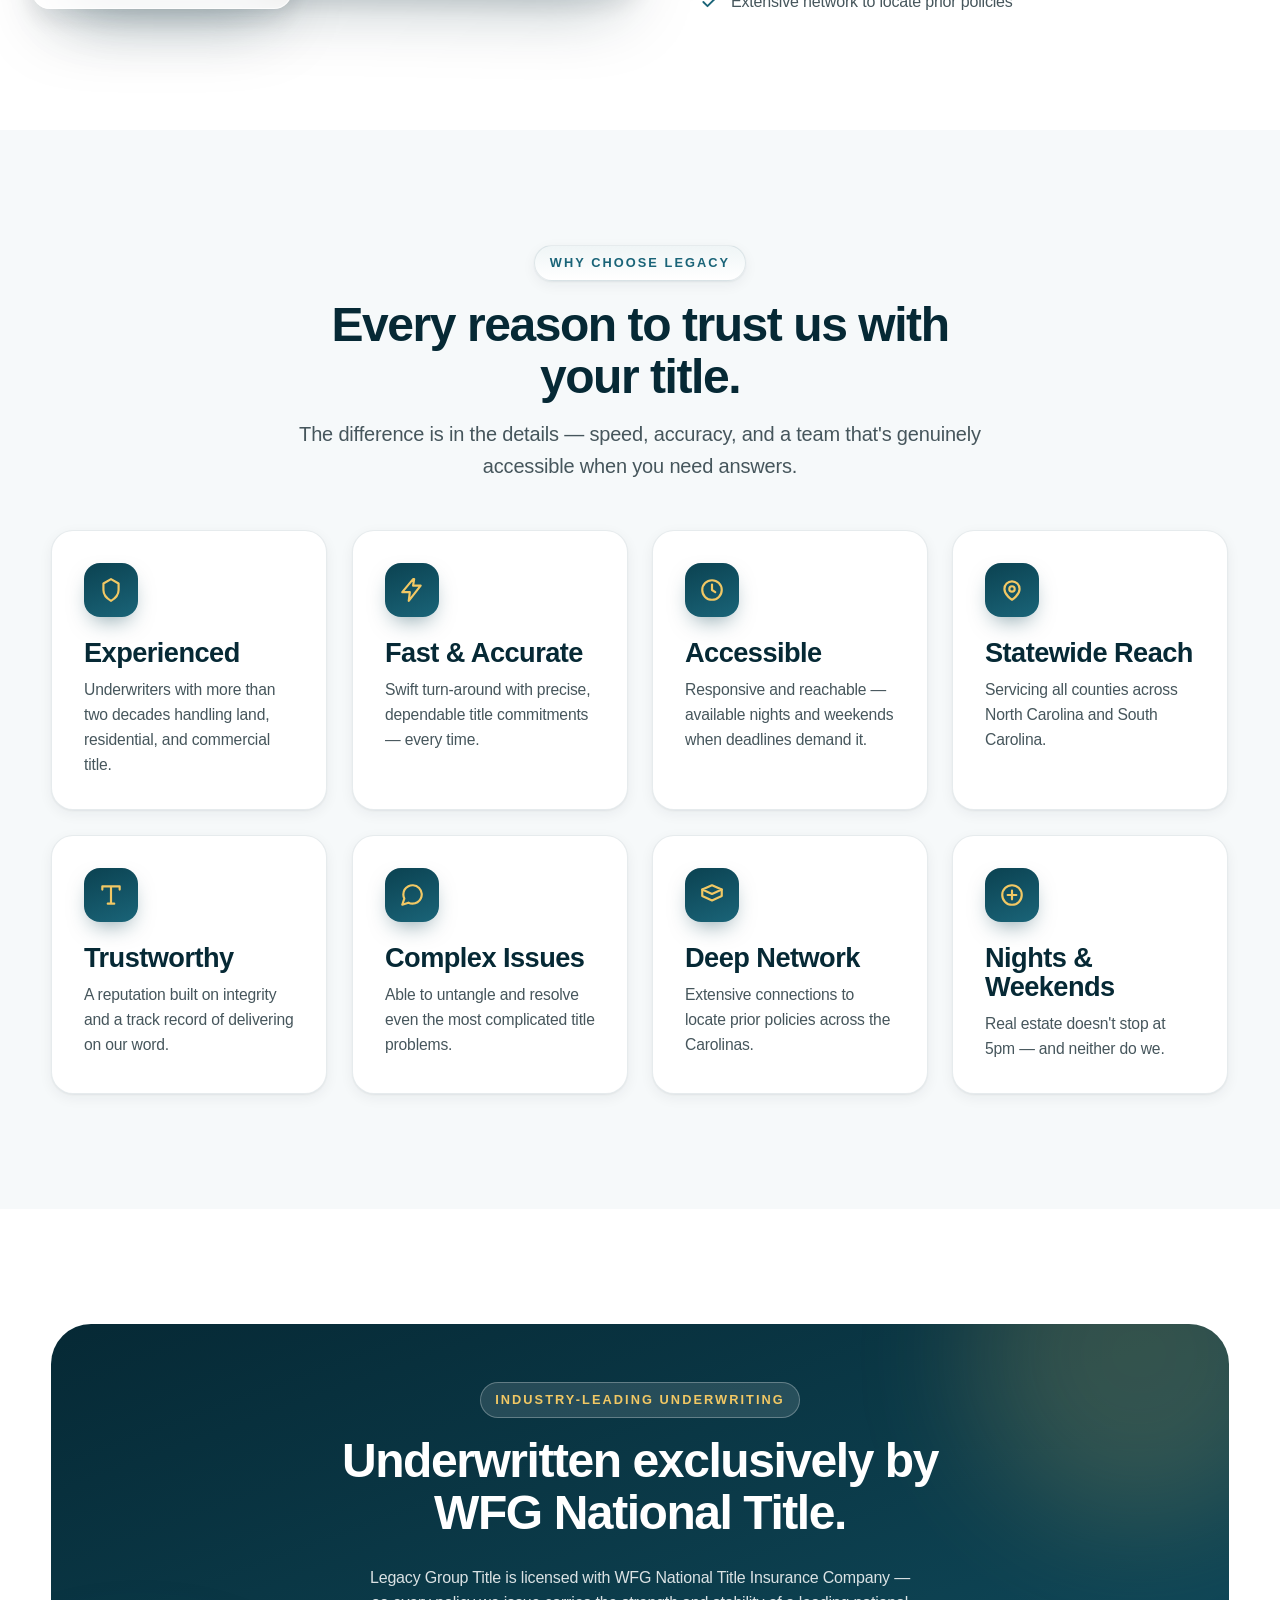
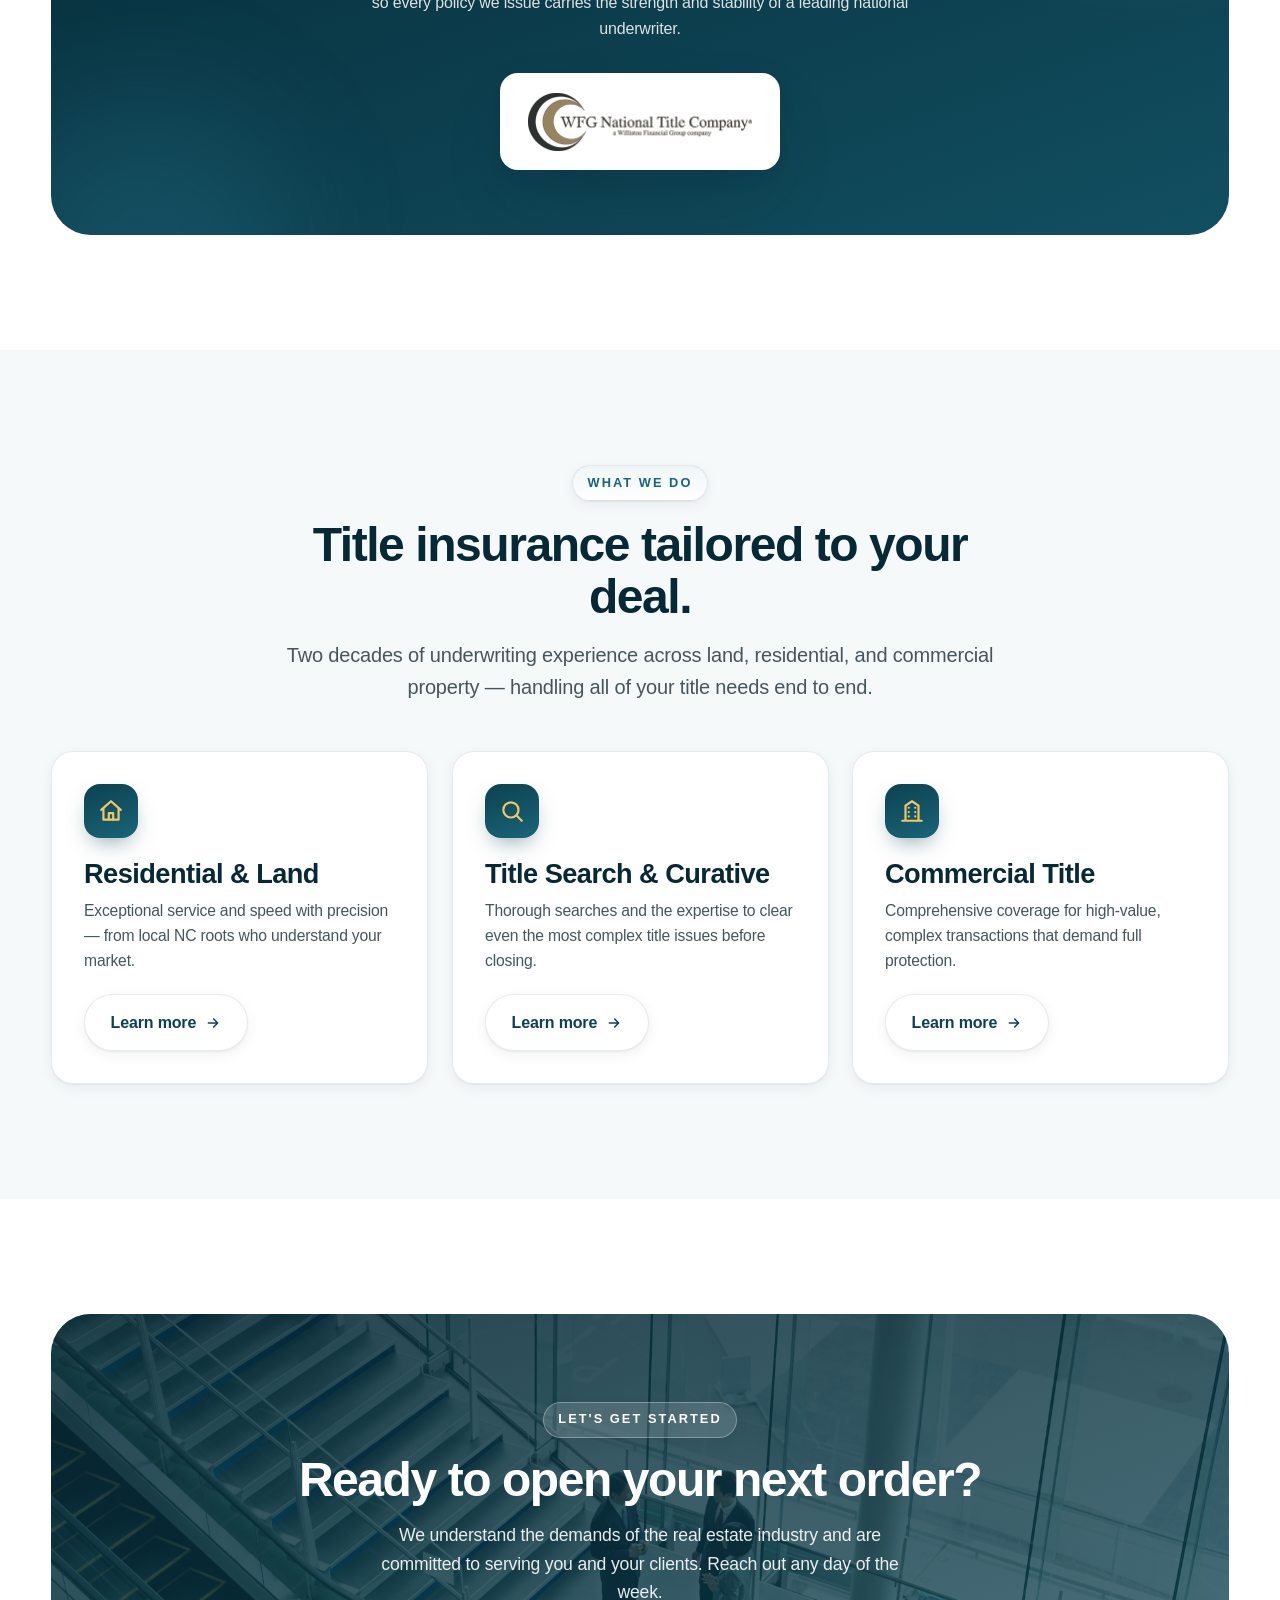
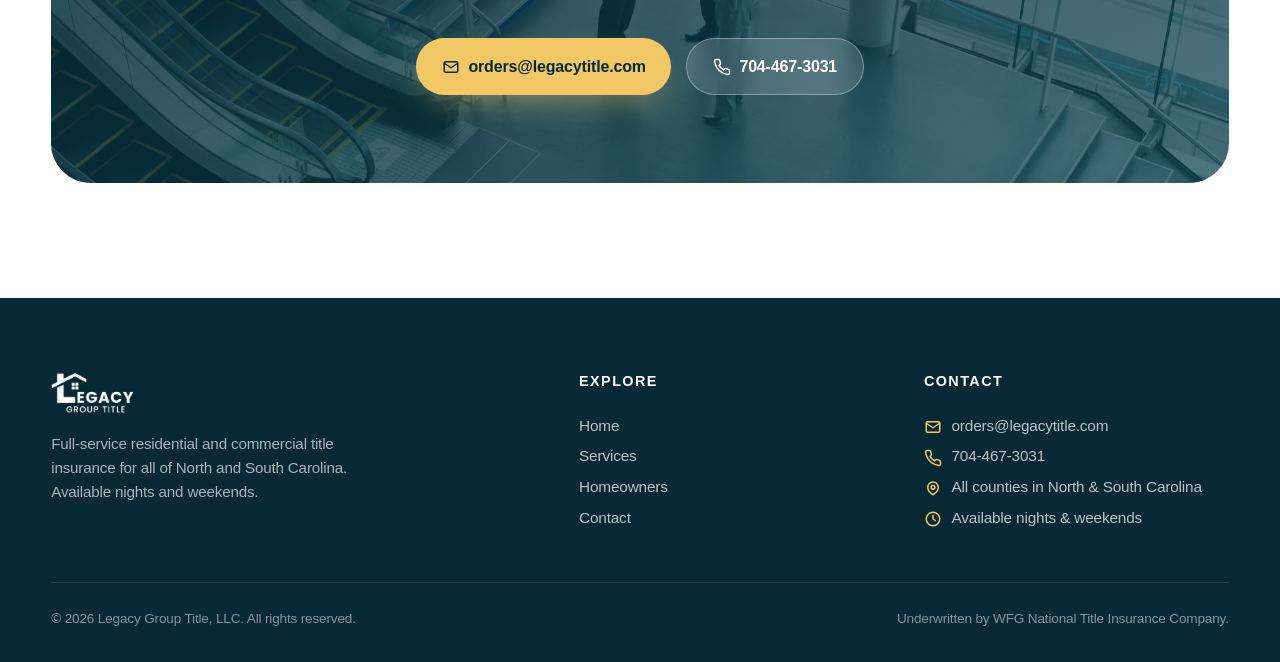
==== commit 013b0033: "Rebuild Legacy Group Title site (modern, floating cards)" ====
--- a/index.html
+++ b/index.html
@@ -4,7 +4,7 @@
 <meta charset="UTF-8">
 <meta name="viewport" content="width=device-width, initial-scale=1">
 <title>Legacy Group Title, LLC | Title Insurance for NC &amp; SC</title>
-<meta name="description" content="Full-service residential and commercial title insurance across North &amp; South Carolina. Fast, accurate closings — available nights and weekends. Partnered with WFG National Title.">
+<meta name="description" content="Residential and commercial title insurance across North &amp; South Carolina. Fast, accurate title commitments — available nights and weekends. Underwritten exclusively by WFG National Title.">
 <meta property="og:title" content="Legacy Group Title, LLC | Title Insurance">
 <meta property="og:description" content="Full-service residential &amp; commercial title insurance for all of North and South Carolina. Available nights and weekends.">
 <meta property="og:type" content="website">
@@ -24,7 +24,7 @@
       <a href="index.html" class="active">Home</a>
       <a href="services.html">Services</a>
       <a href="homeowners.html">Homeowners</a>
-      <a href="index.html#calculator">Rate Calculator</a>
+      <a href="#contact">Contact</a>
     </nav>
     <div class="nav__cta">
       <a class="nav__phone" href="tel:7044673031">
@@ -42,7 +42,7 @@
   <a href="index.html">Home</a>
   <a href="services.html">Services</a>
   <a href="homeowners.html">Homeowners</a>
-  <a href="index.html#calculator">Rate Calculator</a>
+  <a href="#contact">Contact</a>
   <a class="btn btn-gold" href="#contact">Get Started</a>
 </div>
 
@@ -52,10 +52,10 @@
   <div class="hero__inner">
     <div class="hero__content">
       <span class="eyebrow reveal">North &amp; South Carolina Title Insurance</span>
-      <h1 class="reveal" data-d="1">Title done right.<br><span class="accent">Closings done fast.</span></h1>
-      <p class="hero__sub reveal" data-d="2">Full-service residential and commercial title insurance for every county in North and South Carolina — accurate reports, complex issues resolved, and a team that answers nights and weekends.</p>
+      <h1 class="reveal" data-d="1">Title done right.<br><span class="accent">Turned around fast.</span></h1>
+      <p class="hero__sub reveal" data-d="2">Residential and commercial title insurance for every county in North and South Carolina — accurate reports, complex issues resolved, and a team that answers nights and weekends.</p>
       <div class="hero__actions reveal" data-d="3">
-        <a class="btn btn-gold" href="#calculator">Estimate my rate
+        <a class="btn btn-gold" href="#contact">Start your order
           <svg class="arw" width="18" height="18" viewBox="0 0 24 24" fill="none" stroke="currentColor" stroke-width="2.2" stroke-linecap="round" stroke-linejoin="round"><path d="M5 12h14M13 6l6 6-6 6"/></svg>
         </a>
         <a class="btn btn-ghost" href="services.html">Explore services</a>
@@ -76,7 +76,7 @@
     <div class="stats__card" data-tilt>
       <div class="stat"><b>20+</b><span>Years underwriting experience</span></div>
       <div class="stat"><b>100%</b><span>NC &amp; SC counties served</span></div>
-      <div class="stat"><b>7 days</b><span>Nights &amp; weekends available</span></div>
+      <div class="stat"><b>Hours</b><span>Typical title turnaround</span></div>
       <div class="stat"><b>1x</b><span>One-time premium, lifetime cover</span></div>
     </div>
   </div>
@@ -96,10 +96,10 @@
       <span class="eyebrow">Welcome to Legacy Title</span>
       <h2 style="margin:1rem 0 1.1rem">Built on a commitment to excellence.</h2>
       <p class="lead">We deliver unparalleled customer service, swift turn-around times, and a wealth of industry knowledge — with a proven track record of accurate title reports and resolving even the most complex title issues.</p>
-      <p style="color:var(--slate);margin-top:1rem">We understand the importance of timely, efficient closings. Meticulous attention to detail and cutting-edge technology set us apart, and we take great pride in earning your trust and your business.</p>
+      <p style="color:var(--slate);margin-top:1rem">We understand the importance of timely, accurate title work. Meticulous attention to detail and cutting-edge technology set us apart, and we take great pride in earning your trust and your business.</p>
       <ul class="checklist">
         <li><svg viewBox="0 0 24 24" fill="none" stroke="currentColor" stroke-width="2.2" stroke-linecap="round" stroke-linejoin="round"><path d="M20 6L9 17l-5-5"/></svg> Personalized attention on every file</li>
-        <li><svg viewBox="0 0 24 24" fill="none" stroke="currentColor" stroke-width="2.2" stroke-linecap="round" stroke-linejoin="round"><path d="M20 6L9 17l-5-5"/></svg> Seamless, on-time closings</li>
+        <li><svg viewBox="0 0 24 24" fill="none" stroke="currentColor" stroke-width="2.2" stroke-linecap="round" stroke-linejoin="round"><path d="M20 6L9 17l-5-5"/></svg> Timely, accurate title commitments</li>
         <li><svg viewBox="0 0 24 24" fill="none" stroke="currentColor" stroke-width="2.2" stroke-linecap="round" stroke-linejoin="round"><path d="M20 6L9 17l-5-5"/></svg> Extensive network to locate prior policies</li>
       </ul>
     </div>
@@ -148,7 +148,7 @@
       <div class="card reveal" data-d="2" data-tilt>
         <div class="card__icon"><svg viewBox="0 0 24 24" fill="none" stroke="currentColor" stroke-width="2" stroke-linecap="round" stroke-linejoin="round"><path d="M3 7l9-4 9 4-9 4-9-4z"/><path d="M3 7v6l9 4 9-4V7"/></svg></div>
         <h3>Deep Network</h3>
-        <p>Extensive connections to find prior policies and the right closing professionals.</p>
+        <p>Extensive connections to locate prior policies across the Carolinas.</p>
       </div>
       <div class="card reveal" data-d="3" data-tilt>
         <div class="card__icon"><svg viewBox="0 0 24 24" fill="none" stroke="currentColor" stroke-width="2" stroke-linecap="round" stroke-linejoin="round"><path d="M12 8v8m-4-4h8"/><circle cx="12" cy="12" r="9"/></svg></div>
@@ -164,8 +164,8 @@
   <div class="wrap">
     <div class="partner reveal">
       <span class="eyebrow">Industry-leading underwriting</span>
-      <h2>Proudly partnered with WFG's<br>industry-leading underwriters.</h2>
-      <p style="color:rgba(255,255,255,.85);max-width:560px;margin:0 auto 2rem">Your policies are backed by the strength and stability of WFG National Title Insurance Company — nationwide expertise behind every Carolina closing.</p>
+      <h2>Underwritten exclusively by<br>WFG National Title.</h2>
+      <p style="color:rgba(255,255,255,.85);max-width:560px;margin:0 auto 2rem">Legacy Group Title is licensed with WFG National Title Insurance Company — so every policy we issue carries the strength and stability of a leading national underwriter.</p>
       <div class="partner__logo"><img src="assets/img/wfg-logo.jpg" alt="WFG National Title Company"></div>
     </div>
   </div>
@@ -186,10 +186,10 @@
         <p>Exceptional service and speed with precision — from local NC roots who understand your market.</p>
         <span class="btn btn-outline" style="margin-top:1.3rem">Learn more <svg class="arw" width="16" height="16" viewBox="0 0 24 24" fill="none" stroke="currentColor" stroke-width="2.2" stroke-linecap="round" stroke-linejoin="round"><path d="M5 12h14M13 6l6 6-6 6"/></svg></span>
       </a>
-      <a class="card reveal" data-d="1" data-tilt href="services.html#closing" style="display:block">
-        <div class="card__icon"><svg viewBox="0 0 24 24" fill="none" stroke="currentColor" stroke-width="2" stroke-linecap="round" stroke-linejoin="round"><path d="M9 12l2 2 4-4"/><path d="M21 12a9 9 0 1 1-18 0 9 9 0 0 1 18 0z"/></svg></div>
-        <h3>Closing Services</h3>
-        <p>A network of experienced attorneys and notaries — plus remote closings for total flexibility.</p>
+      <a class="card reveal" data-d="1" data-tilt href="services.html#curative" style="display:block">
+        <div class="card__icon"><svg viewBox="0 0 24 24" fill="none" stroke="currentColor" stroke-width="2" stroke-linecap="round" stroke-linejoin="round"><circle cx="11" cy="11" r="7"/><path d="M21 21l-4.3-4.3"/></svg></div>
+        <h3>Title Search &amp; Curative</h3>
+        <p>Thorough searches and the expertise to clear even the most complex title issues before closing.</p>
         <span class="btn btn-outline" style="margin-top:1.3rem">Learn more <svg class="arw" width="16" height="16" viewBox="0 0 24 24" fill="none" stroke="currentColor" stroke-width="2.2" stroke-linecap="round" stroke-linejoin="round"><path d="M5 12h14M13 6l6 6-6 6"/></svg></span>
       </a>
       <a class="card reveal" data-d="2" data-tilt href="services.html#commercial" style="display:block">
@@ -198,50 +198,6 @@
         <p>Comprehensive coverage for high-value, complex transactions that demand full protection.</p>
         <span class="btn btn-outline" style="margin-top:1.3rem">Learn more <svg class="arw" width="16" height="16" viewBox="0 0 24 24" fill="none" stroke="currentColor" stroke-width="2.2" stroke-linecap="round" stroke-linejoin="round"><path d="M5 12h14M13 6l6 6-6 6"/></svg></span>
       </a>
-    </div>
-  </div>
-</section>
-
-<!-- RATE CALCULATOR -->
-<section id="calculator">
-  <div class="wrap">
-    <div class="section-head center reveal">
-      <span class="eyebrow">Rate calculator</span>
-      <h2>Estimate your title insurance cost.</h2>
-      <p class="lead">In NC &amp; SC the rate is the same no matter which company you use — so choose experience. Get a ballpark estimate below.</p>
-    </div>
-    <div class="calc reveal" id="calc">
-      <div class="calc__grid">
-        <div>
-          <div style="margin-bottom:1.3rem">
-            <label>I need a quote for</label>
-            <div class="seg" role="tablist">
-              <button class="on" data-mode="both">Owner + Lender</button>
-              <button data-mode="owner">Owner only</button>
-              <button data-mode="lender">Lender only</button>
-            </div>
-          </div>
-          <div class="field">
-            <label for="calc-price">Purchase price</label>
-            <span class="pfx">$</span>
-            <input id="calc-price" type="number" min="0" step="1000" value="300000" inputmode="numeric">
-          </div>
-          <div class="field">
-            <label for="calc-loan">Loan amount</label>
-            <span class="pfx">$</span>
-            <input id="calc-loan" type="number" min="0" step="1000" value="240000" inputmode="numeric">
-          </div>
-        </div>
-        <div class="calc__result">
-          <small>Estimated premium</small>
-          <div class="amount" id="calc-amount"><b>$2,250</b></div>
-          <div class="rangeline" id="calc-range">Estimated range $1,500 – $3,000</div>
-          <a class="btn btn-gold" href="#contact" style="margin-top:1.5rem">Get an exact quote
-            <svg class="arw" width="16" height="16" viewBox="0 0 24 24" fill="none" stroke="currentColor" stroke-width="2.2" stroke-linecap="round" stroke-linejoin="round"><path d="M5 12h14M13 6l6 6-6 6"/></svg>
-          </a>
-        </div>
-      </div>
-      <p class="calc__note">Estimates use ALTA's rule of thumb (owner + lender policies together typically run about 0.5%–1.0% of the purchase price — roughly $1,500–$3,000 on a $300,000 home). Actual premiums vary by transaction. Contact us for an exact figure.</p>
     </div>
   </div>
 </section>
@@ -282,7 +238,7 @@
           <li><a href="index.html">Home</a></li>
           <li><a href="services.html">Services</a></li>
           <li><a href="homeowners.html">Homeowners</a></li>
-          <li><a href="index.html#calculator">Rate Calculator</a></li>
+          <li><a href="#contact">Contact</a></li>
         </ul>
       </div>
       <div>
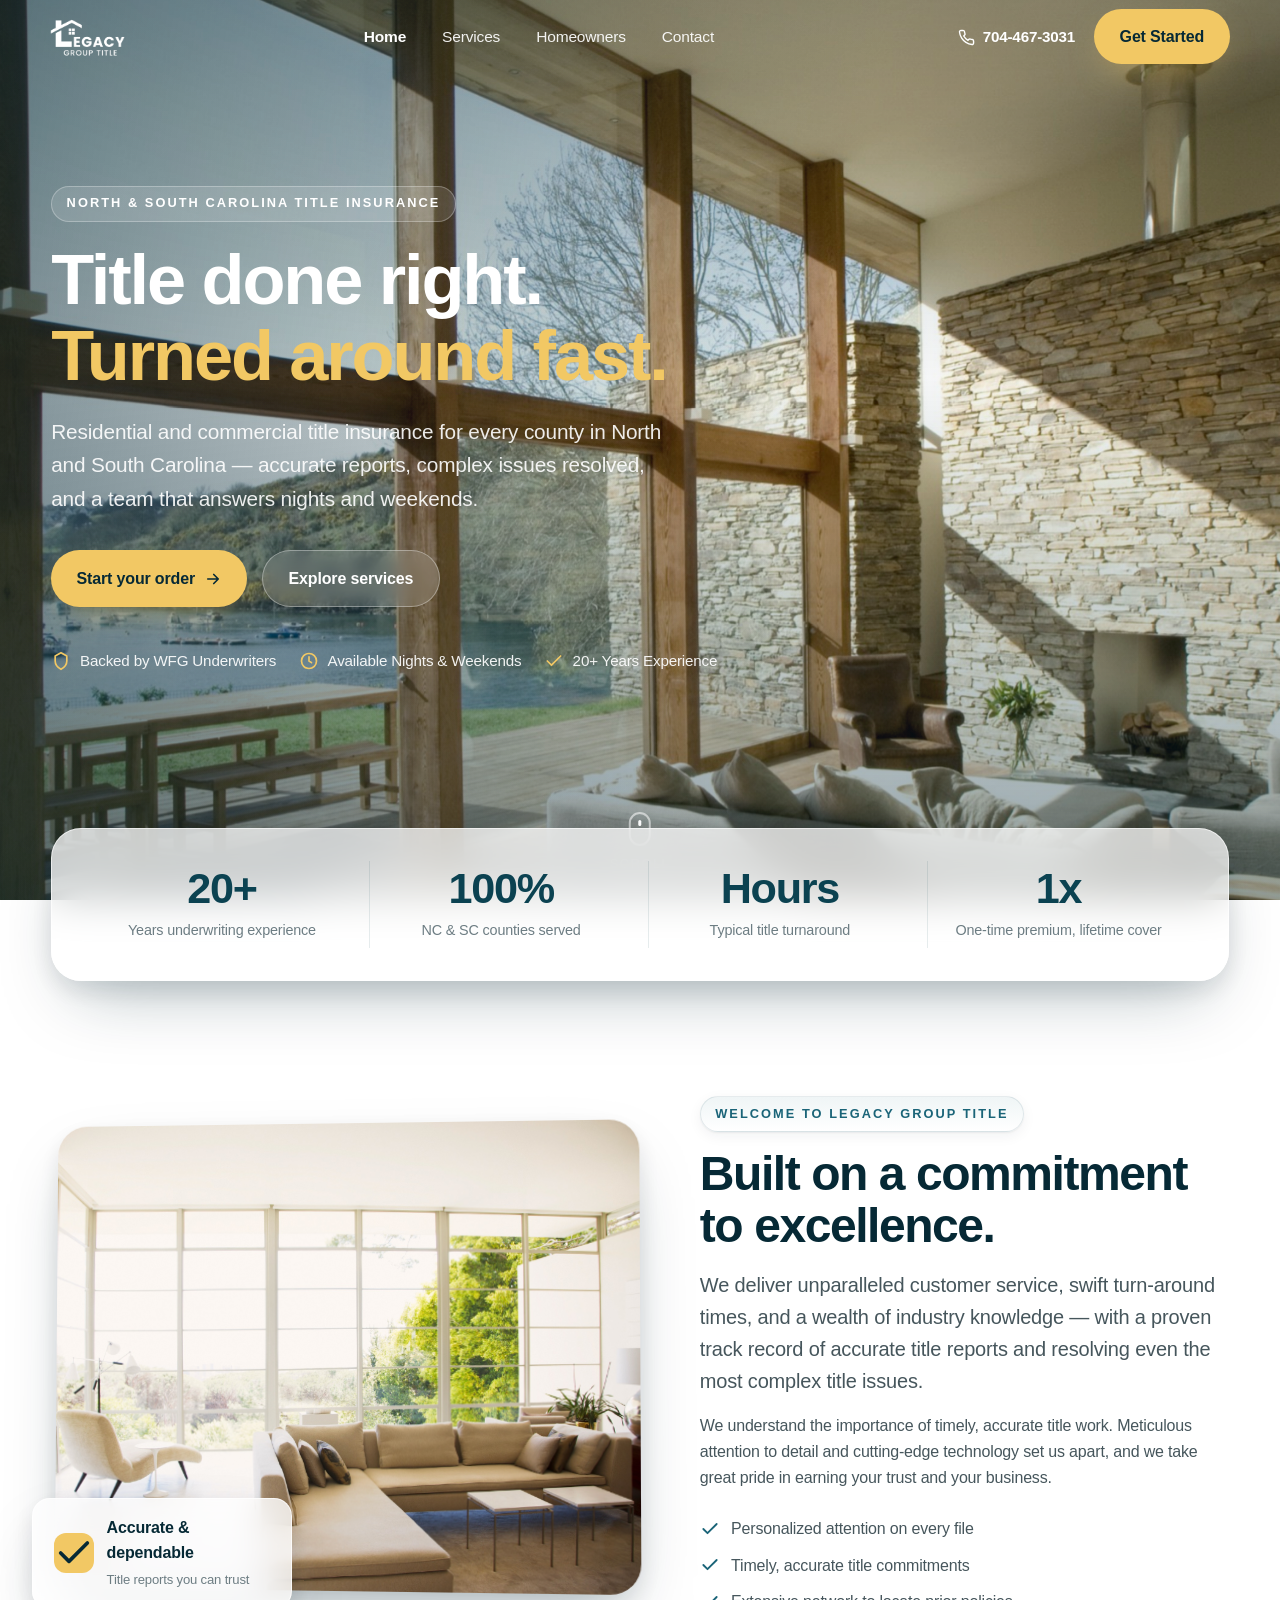
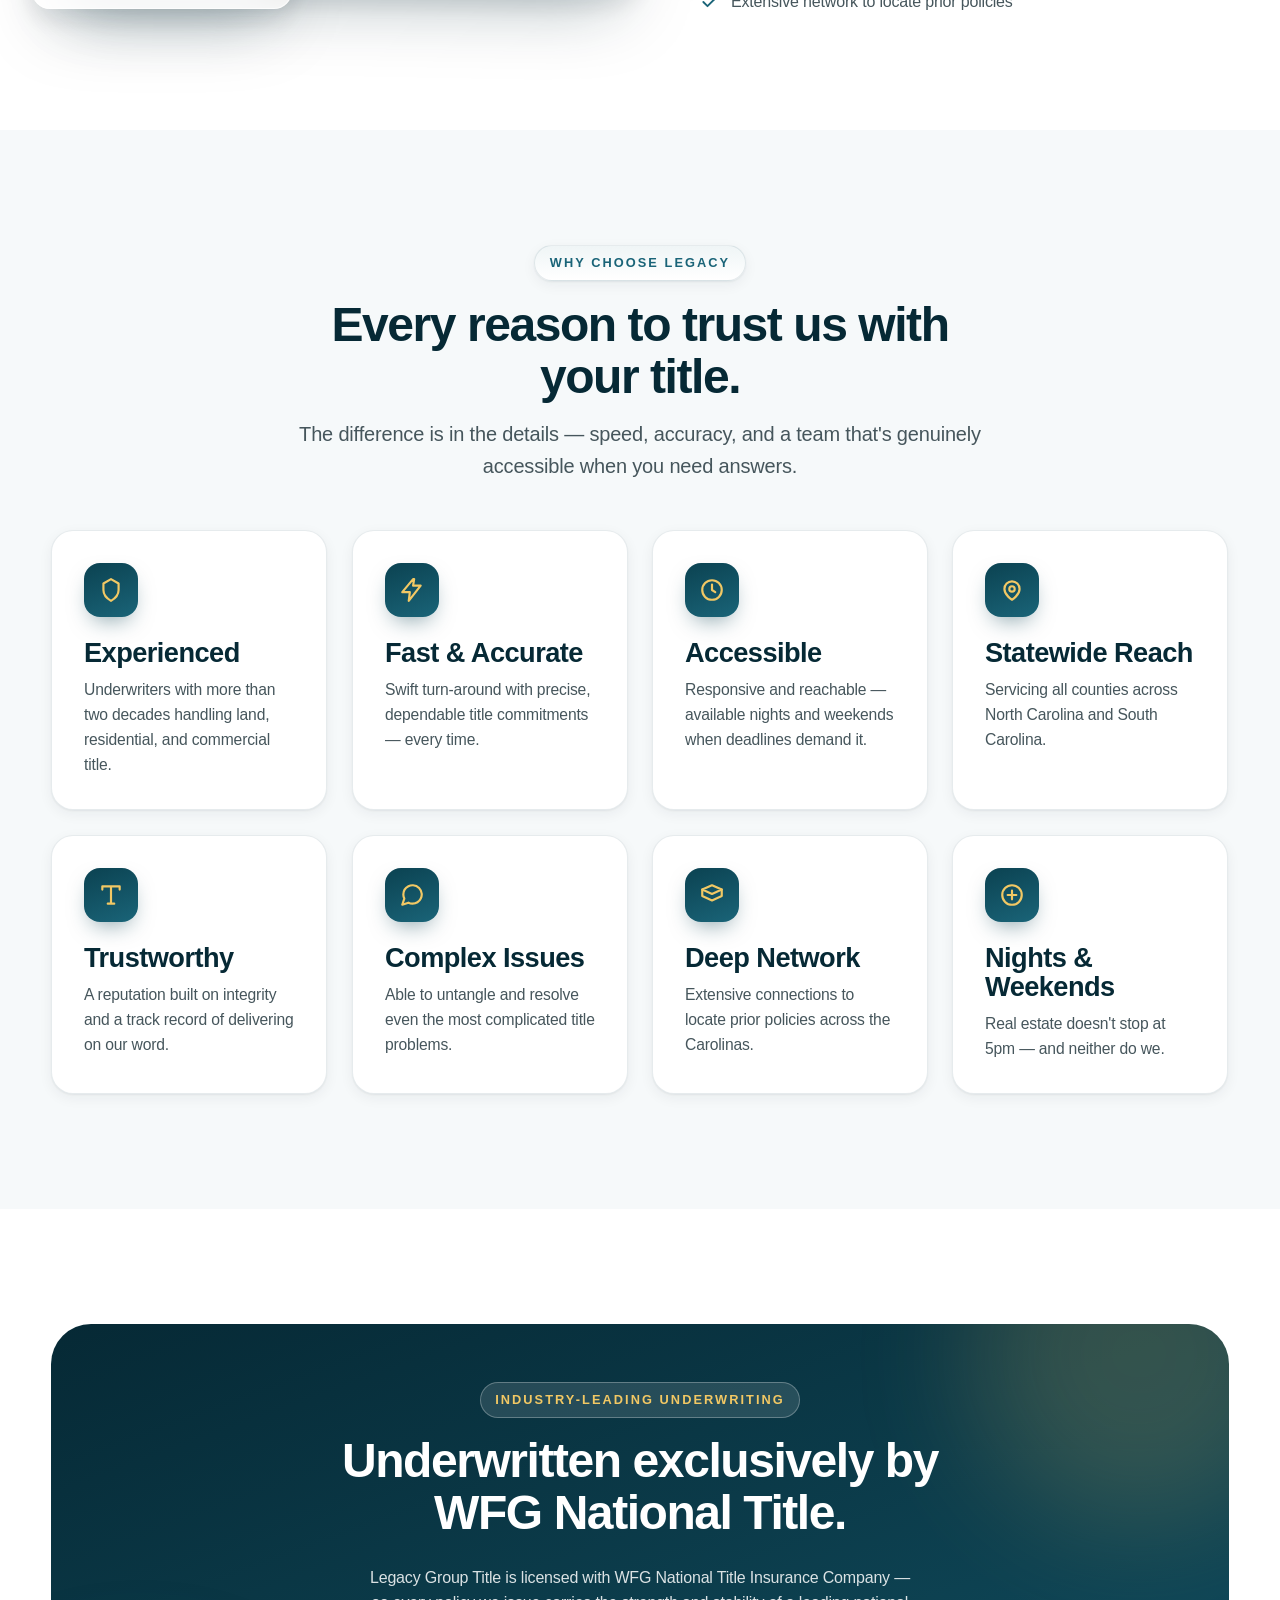
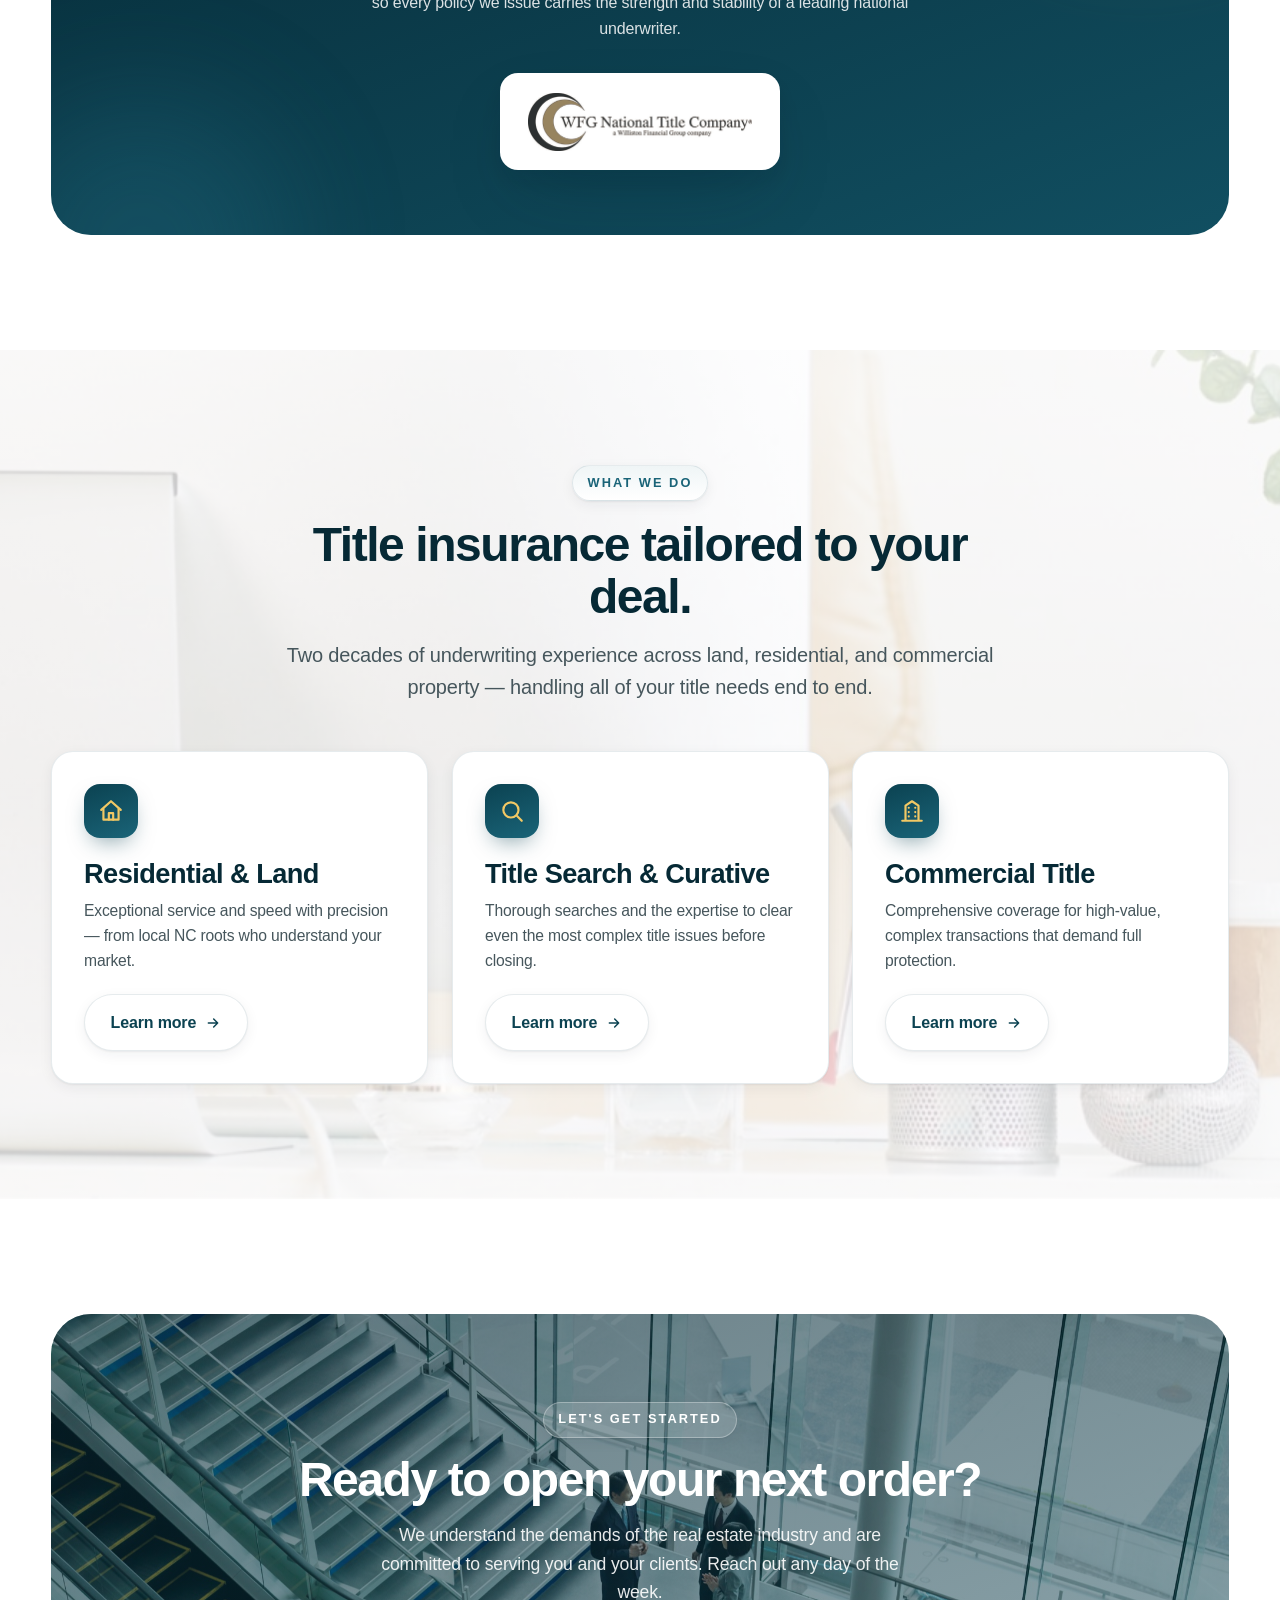
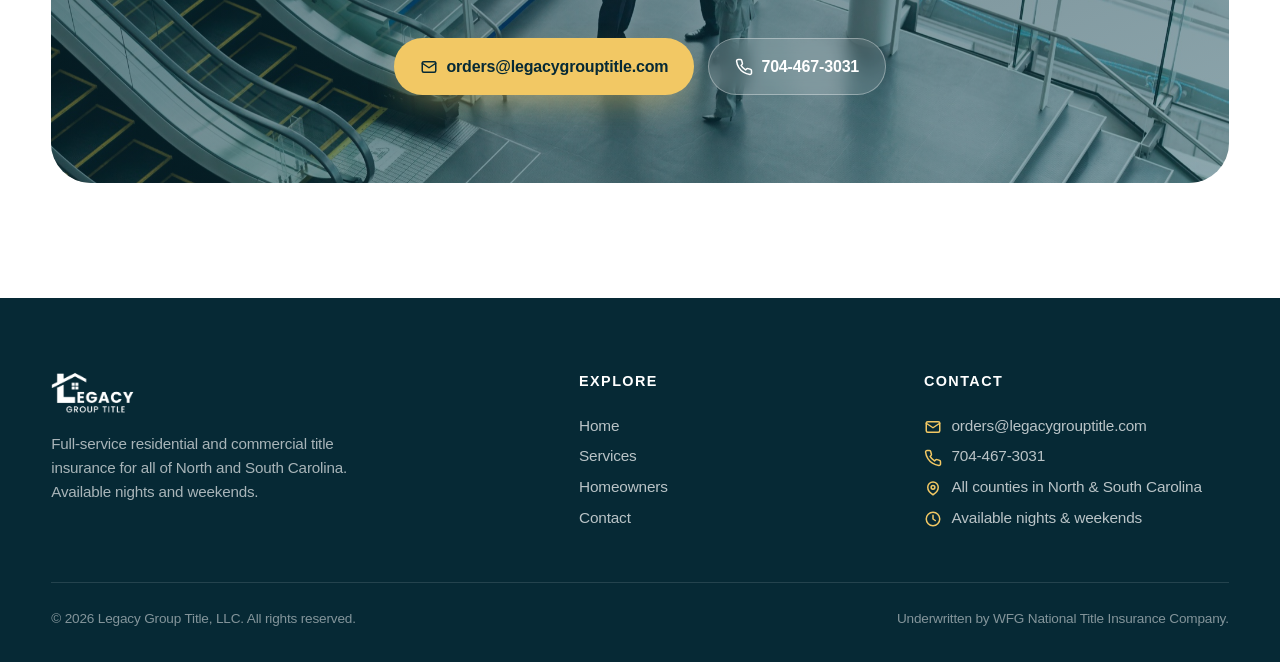
==== commit 36fa7942: "Bright photos, desk-photo services section, title search & curative" ====
--- a/index.html
+++ b/index.html
@@ -93,7 +93,7 @@
       </div>
     </div>
     <div class="split__content reveal" data-d="1">
-      <span class="eyebrow">Welcome to Legacy Title</span>
+      <span class="eyebrow">Welcome to Legacy Group Title</span>
       <h2 style="margin:1rem 0 1.1rem">Built on a commitment to excellence.</h2>
       <p class="lead">We deliver unparalleled customer service, swift turn-around times, and a wealth of industry knowledge — with a proven track record of accurate title reports and resolving even the most complex title issues.</p>
       <p style="color:var(--slate);margin-top:1rem">We understand the importance of timely, accurate title work. Meticulous attention to detail and cutting-edge technology set us apart, and we take great pride in earning your trust and your business.</p>
@@ -172,7 +172,8 @@
 </section>
 
 <!-- SERVICES TEASER -->
-<section style="background:var(--bg-soft)" id="services">
+<section id="services" class="services-photo">
+  <div class="services-photo__bg"><img src="assets/img/desk.jpg" alt=""></div>
   <div class="wrap">
     <div class="section-head center reveal">
       <span class="eyebrow">What we do</span>
@@ -211,9 +212,9 @@
       <h2 style="margin-top:1rem">Ready to open your next order?</h2>
       <p>We understand the demands of the real estate industry and are committed to serving you and your clients. Reach out any day of the week.</p>
       <div class="cta__actions">
-        <a class="btn btn-gold" href="mailto:orders@legacytitle.com">
+        <a class="btn btn-gold" href="mailto:orders@legacygrouptitle.com">
           <svg width="18" height="18" viewBox="0 0 24 24" fill="none" stroke="currentColor" stroke-width="2" stroke-linecap="round" stroke-linejoin="round"><rect x="3" y="5" width="18" height="14" rx="2"/><path d="M3 7l9 6 9-6"/></svg>
-          orders@legacytitle.com
+          orders@legacygrouptitle.com
         </a>
         <a class="btn btn-ghost" href="tel:7044673031">
           <svg width="18" height="18" viewBox="0 0 24 24" fill="none" stroke="currentColor" stroke-width="2" stroke-linecap="round" stroke-linejoin="round"><path d="M22 16.92v3a2 2 0 0 1-2.18 2 19.79 19.79 0 0 1-8.63-3.07 19.5 19.5 0 0 1-6-6 19.79 19.79 0 0 1-3.07-8.67A2 2 0 0 1 4.11 2h3a2 2 0 0 1 2 1.72c.13.96.36 1.9.7 2.81a2 2 0 0 1-.45 2.11L8.09 9.91a16 16 0 0 0 6 6l1.27-1.27a2 2 0 0 1 2.11-.45c.9.34 1.85.57 2.81.7A2 2 0 0 1 22 16.92z"/></svg>
@@ -244,7 +245,7 @@
       <div>
         <h5>Contact</h5>
         <ul class="footer__contact">
-          <li><svg viewBox="0 0 24 24" fill="none" stroke="currentColor" stroke-width="2" stroke-linecap="round" stroke-linejoin="round"><rect x="3" y="5" width="18" height="14" rx="2"/><path d="M3 7l9 6 9-6"/></svg><a href="mailto:orders@legacytitle.com">orders@legacytitle.com</a></li>
+          <li><svg viewBox="0 0 24 24" fill="none" stroke="currentColor" stroke-width="2" stroke-linecap="round" stroke-linejoin="round"><rect x="3" y="5" width="18" height="14" rx="2"/><path d="M3 7l9 6 9-6"/></svg><a href="mailto:orders@legacygrouptitle.com">orders@legacygrouptitle.com</a></li>
           <li><svg viewBox="0 0 24 24" fill="none" stroke="currentColor" stroke-width="2" stroke-linecap="round" stroke-linejoin="round"><path d="M22 16.92v3a2 2 0 0 1-2.18 2 19.79 19.79 0 0 1-8.63-3.07 19.5 19.5 0 0 1-6-6 19.79 19.79 0 0 1-3.07-8.67A2 2 0 0 1 4.11 2h3a2 2 0 0 1 2 1.72c.13.96.36 1.9.7 2.81a2 2 0 0 1-.45 2.11L8.09 9.91a16 16 0 0 0 6 6l1.27-1.27a2 2 0 0 1 2.11-.45c.9.34 1.85.57 2.81.7A2 2 0 0 1 22 16.92z"/></svg><a href="tel:7044673031">704-467-3031</a></li>
           <li><svg viewBox="0 0 24 24" fill="none" stroke="currentColor" stroke-width="2" stroke-linecap="round" stroke-linejoin="round"><path d="M12 21s-7-4.35-7-10a7 7 0 0 1 14 0c0 5.65-7 10-7 10z"/><circle cx="12" cy="11" r="2.5"/></svg><span>All counties in North &amp; South Carolina</span></li>
           <li><svg viewBox="0 0 24 24" fill="none" stroke="currentColor" stroke-width="2" stroke-linecap="round" stroke-linejoin="round"><circle cx="12" cy="12" r="9"/><path d="M12 7v5l3 2"/></svg><span>Available nights &amp; weekends</span></li>
--- a/css/styles.css
+++ b/css/styles.css
@@ -162,8 +162,8 @@
 .hero__bg::after {
   content: ""; position: absolute; inset: 0;
   background:
-    linear-gradient(180deg, rgba(6,41,53,.62) 0%, rgba(6,41,53,.30) 40%, rgba(6,41,53,.72) 100%),
-    linear-gradient(105deg, rgba(6,41,53,.78) 0%, rgba(6,41,53,.15) 60%);
+    linear-gradient(180deg, rgba(6,41,53,.26) 0%, rgba(6,41,53,.04) 42%, rgba(6,41,53,.44) 100%),
+    linear-gradient(100deg, rgba(6,41,53,.52) 0%, rgba(6,41,53,.10) 46%, rgba(6,41,53,0) 62%);
 }
 .hero__inner { width: min(var(--maxw), 92vw); margin-inline: auto; padding: 3rem 0; }
 .hero__content { max-width: 760px; }
@@ -268,6 +268,12 @@
 .partner__logo { background: #fff; border-radius: 18px; padding: 1.2rem 1.8rem; display: inline-block; box-shadow: var(--shadow-lg); }
 .partner__logo img { height: 58px; width: auto; }
 
+/* Services photo band */
+.services-photo { position: relative; overflow: hidden; }
+.services-photo__bg { position: absolute; inset: 0; z-index: -2; }
+.services-photo__bg img { width: 100%; height: 100%; object-fit: cover; object-position: center 72%; }
+.services-photo__bg::after { content: ""; position: absolute; inset: 0; background: linear-gradient(180deg, rgba(255,255,255,.82) 0%, rgba(255,255,255,.66) 55%, rgba(255,255,255,.8) 100%); }
+
 /* Calculator -------------------------------------------------------------- */
 .calc { background: var(--bg-soft); border-radius: var(--radius-lg); border: 1px solid var(--line); padding: clamp(1.6rem, 4vw, 3rem); box-shadow: var(--shadow); }
 .calc__grid { display: grid; grid-template-columns: 1fr 1fr; gap: clamp(1.5rem, 4vw, 3rem); align-items: center; }
@@ -299,7 +305,7 @@
 }
 .cta__bg { position: absolute; inset: 0; z-index: -2; }
 .cta__bg img { width: 100%; height: 100%; object-fit: cover; }
-.cta__bg::after { content: ""; position: absolute; inset: 0; background: linear-gradient(160deg, rgba(6,41,53,.86), rgba(11,66,81,.72)); }
+.cta__bg::after { content: ""; position: absolute; inset: 0; background: linear-gradient(160deg, rgba(6,41,53,.60), rgba(11,66,81,.46)); }
 .cta h2 { color: #fff; margin-bottom: 1rem; text-wrap: balance; }
 .cta p { color: rgba(255,255,255,.9); max-width: 560px; margin: 0 auto 2rem; font-size: 1.1rem; }
 .cta__actions { display: flex; flex-wrap: wrap; gap: .9rem; justify-content: center; }
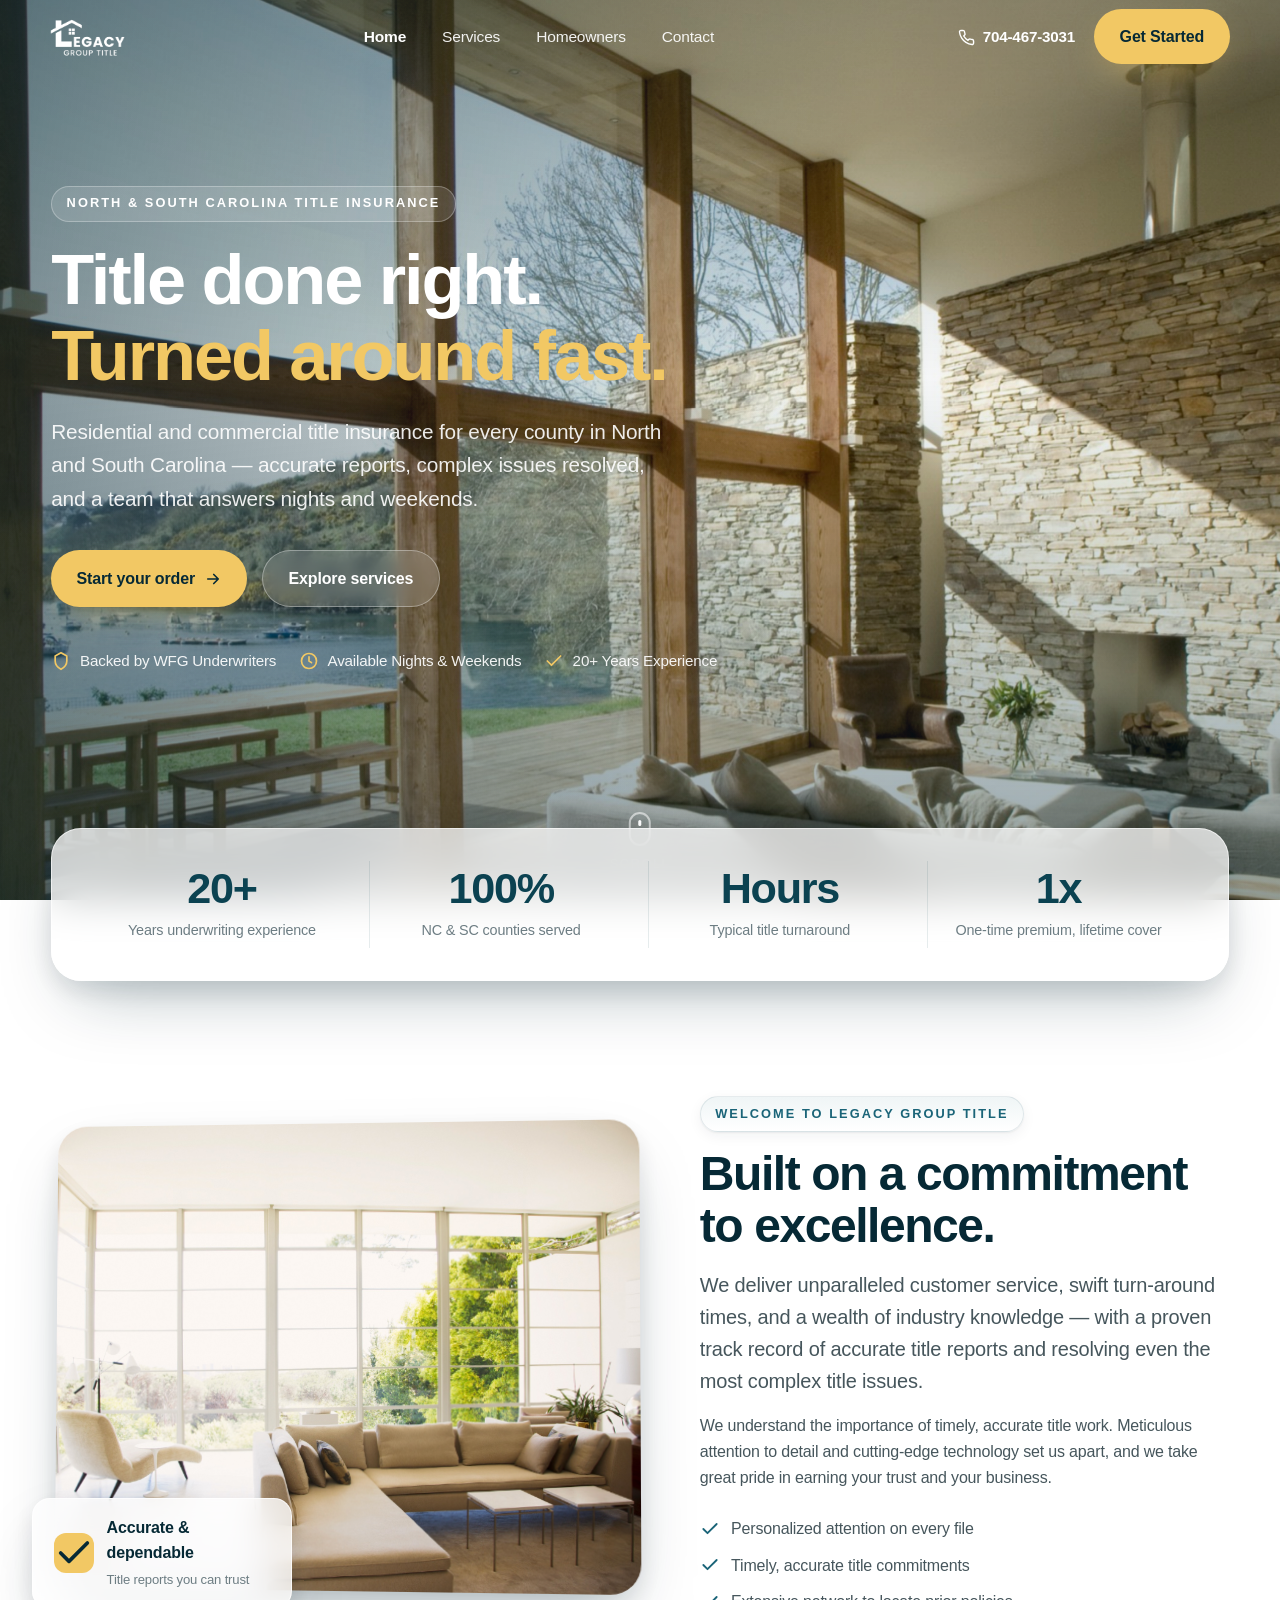
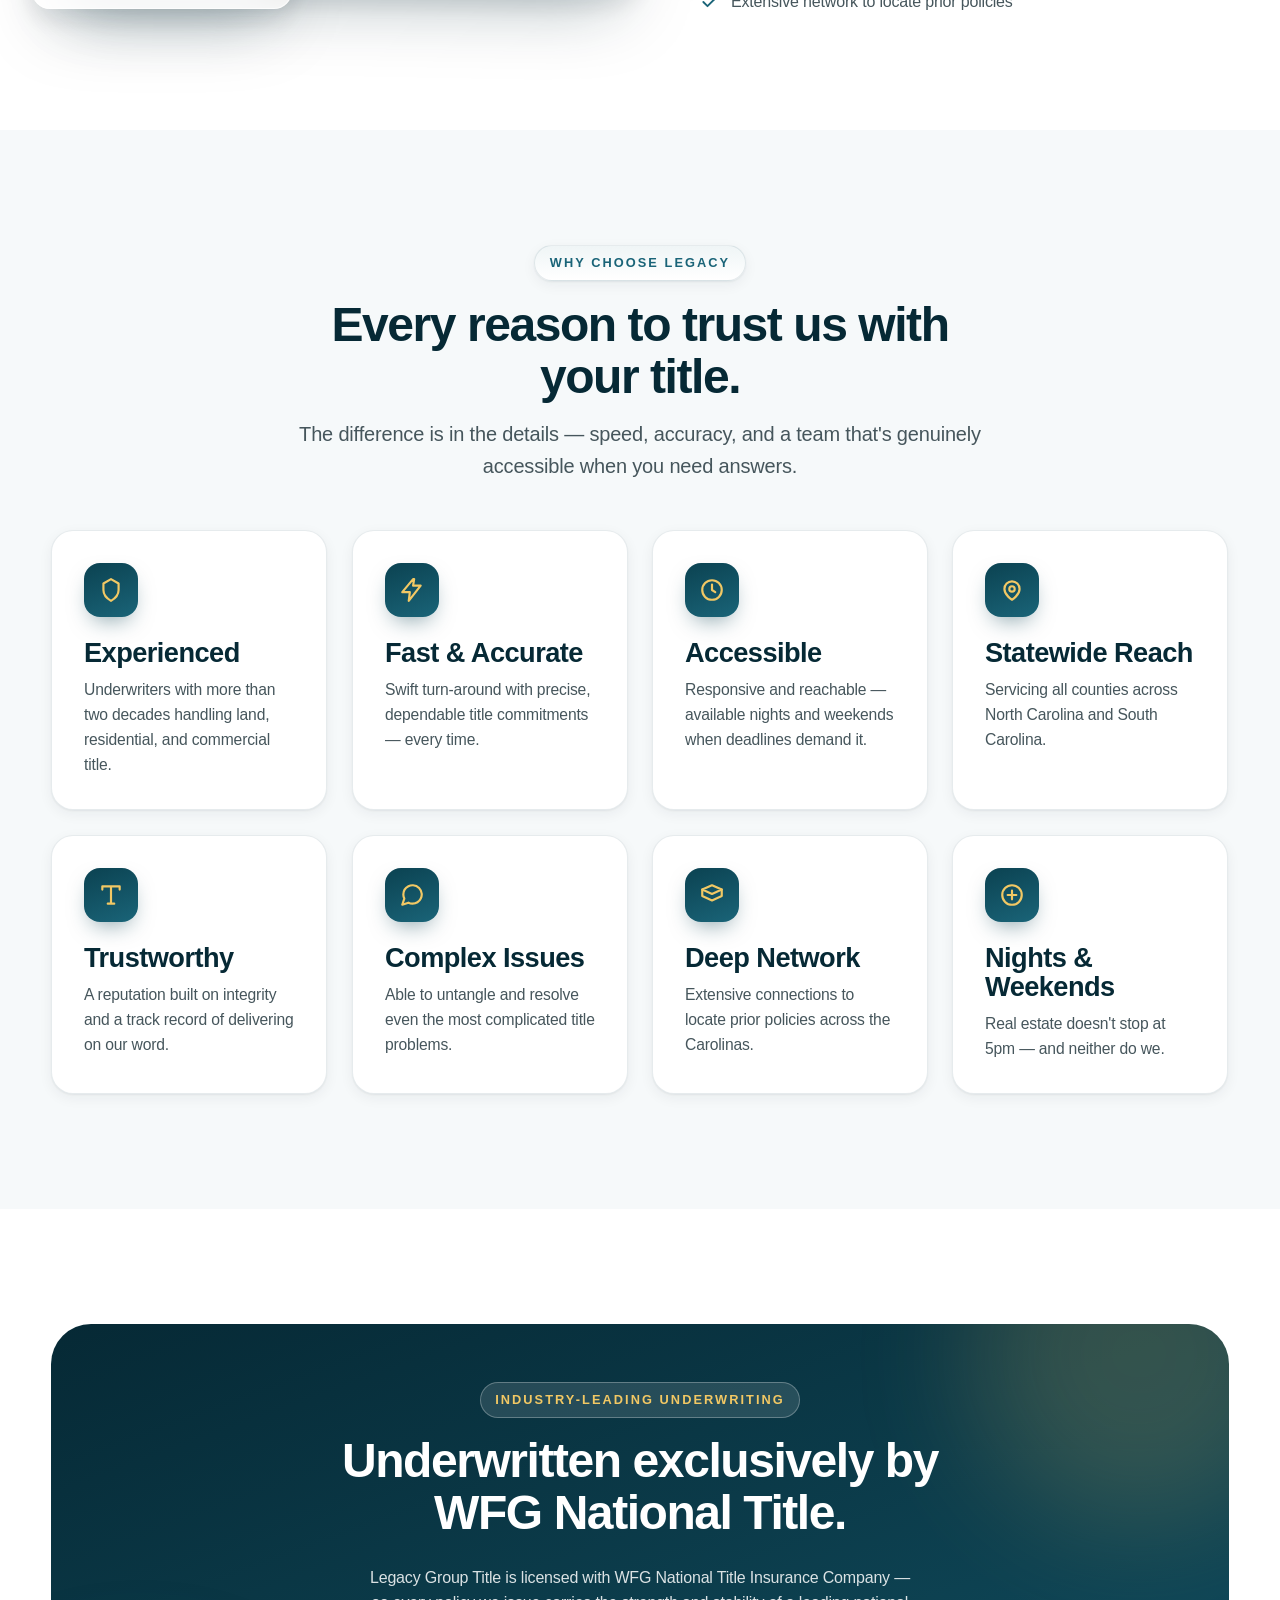
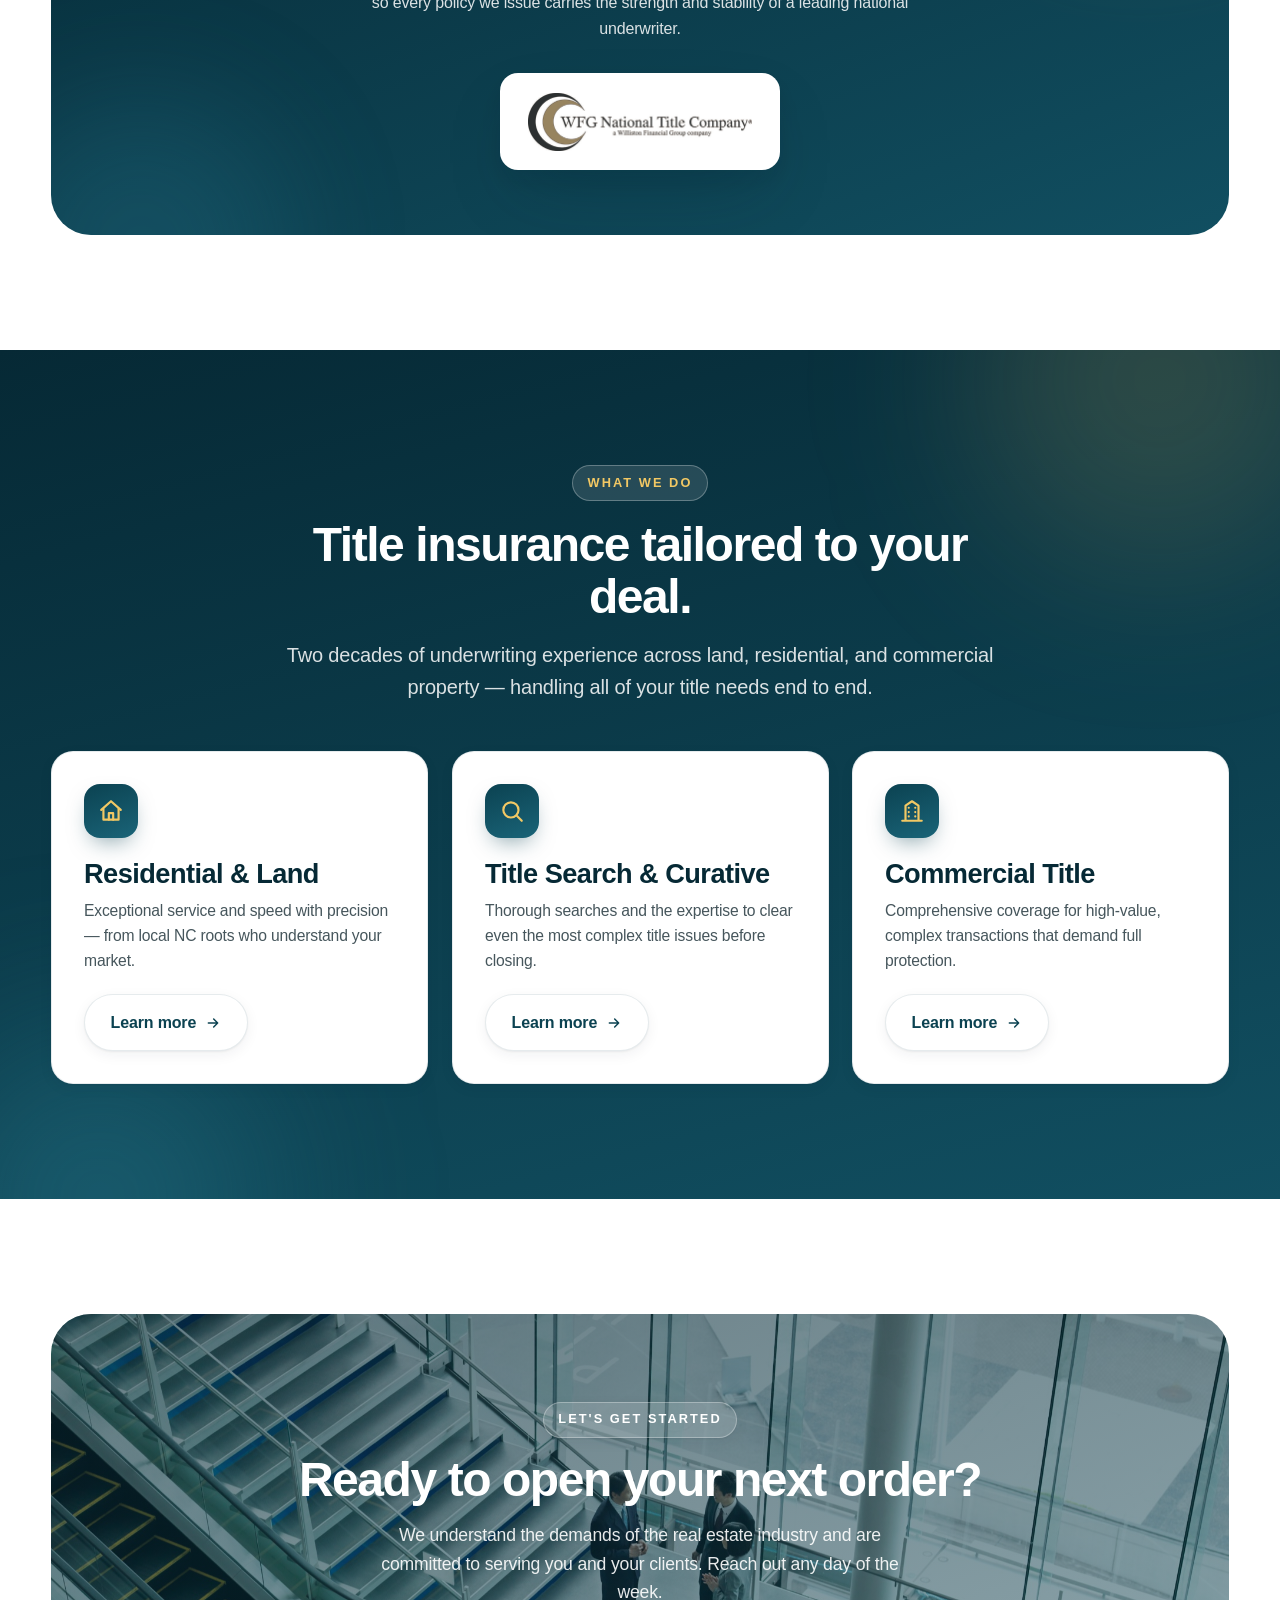
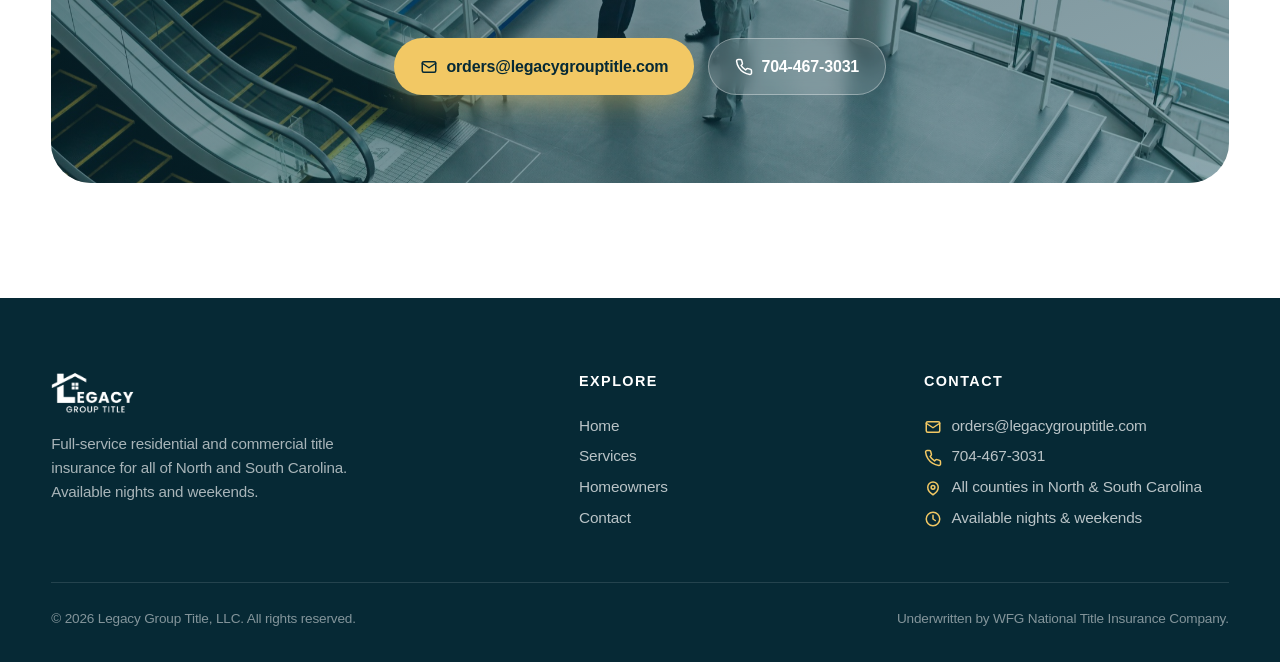
==== commit 4d2e8089: "Services section: solid teal band" ====
--- a/index.html
+++ b/index.html
@@ -172,8 +172,7 @@
 </section>
 
 <!-- SERVICES TEASER -->
-<section id="services" class="services-photo">
-  <div class="services-photo__bg"><img src="assets/img/desk.jpg" alt=""></div>
+<section id="services" class="services-teal">
   <div class="wrap">
     <div class="section-head center reveal">
       <span class="eyebrow">What we do</span>
--- a/css/styles.css
+++ b/css/styles.css
@@ -268,11 +268,14 @@
 .partner__logo { background: #fff; border-radius: 18px; padding: 1.2rem 1.8rem; display: inline-block; box-shadow: var(--shadow-lg); }
 .partner__logo img { height: 58px; width: auto; }
 
-/* Services photo band */
-.services-photo { position: relative; overflow: hidden; }
-.services-photo__bg { position: absolute; inset: 0; z-index: -2; }
-.services-photo__bg img { width: 100%; height: 100%; object-fit: cover; object-position: center 72%; }
-.services-photo__bg::after { content: ""; position: absolute; inset: 0; background: linear-gradient(180deg, rgba(255,255,255,.82) 0%, rgba(255,255,255,.66) 55%, rgba(255,255,255,.8) 100%); }
+/* Services teal band */
+.services-teal { position: relative; overflow: hidden; background: linear-gradient(165deg, var(--teal-900) 0%, var(--teal-700) 100%); }
+.services-teal::before { content: ""; position: absolute; width: 360px; height: 360px; border-radius: 50%; background: rgba(242,200,100,.16); filter: blur(90px); top: -150px; right: -60px; }
+.services-teal::after { content: ""; position: absolute; width: 320px; height: 320px; border-radius: 50%; background: rgba(43,127,149,.4); filter: blur(90px); bottom: -160px; left: -60px; }
+.services-teal .wrap { position: relative; z-index: 1; }
+.services-teal .eyebrow { background: rgba(255,255,255,.12); border-color: rgba(255,255,255,.28); color: var(--gold-500); box-shadow: none; }
+.services-teal h2 { color: #fff; }
+.services-teal .lead { color: rgba(255,255,255,.85); }
 
 /* Calculator -------------------------------------------------------------- */
 .calc { background: var(--bg-soft); border-radius: var(--radius-lg); border: 1px solid var(--line); padding: clamp(1.6rem, 4vw, 3rem); box-shadow: var(--shadow); }
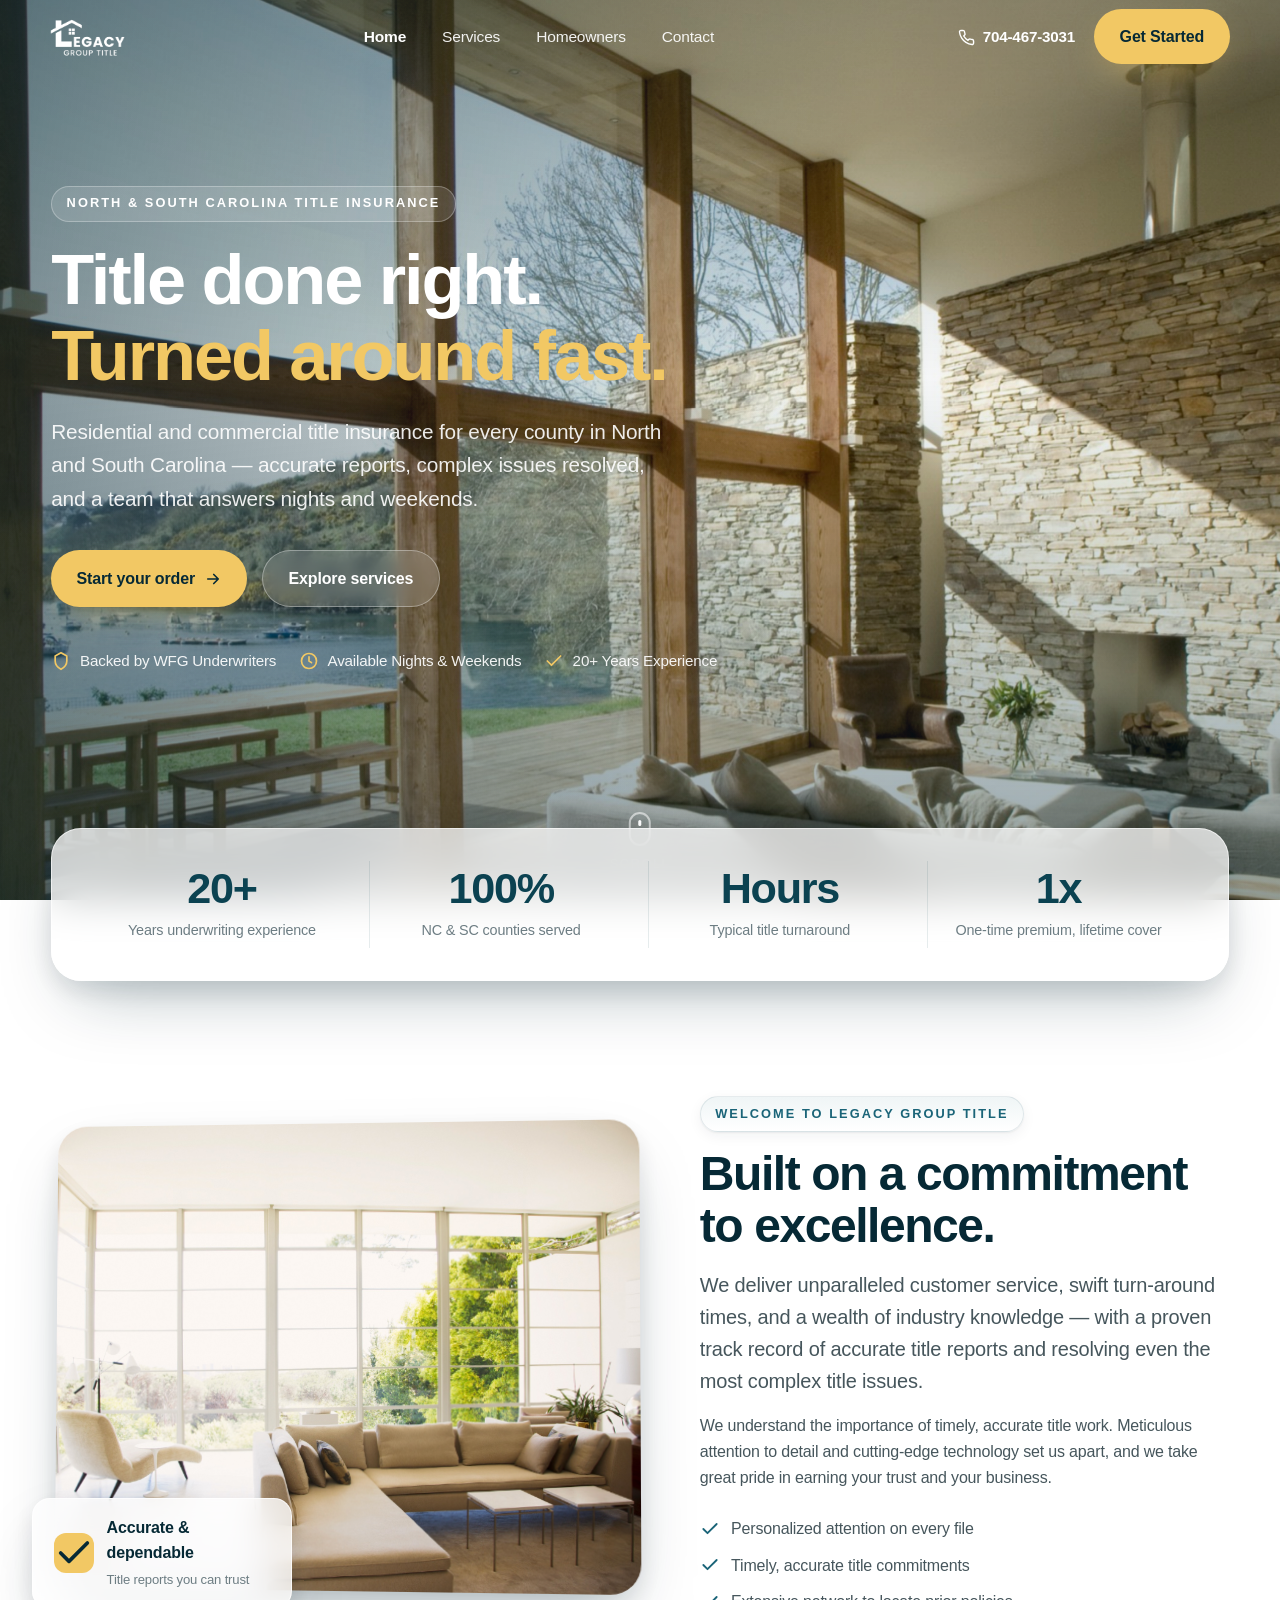
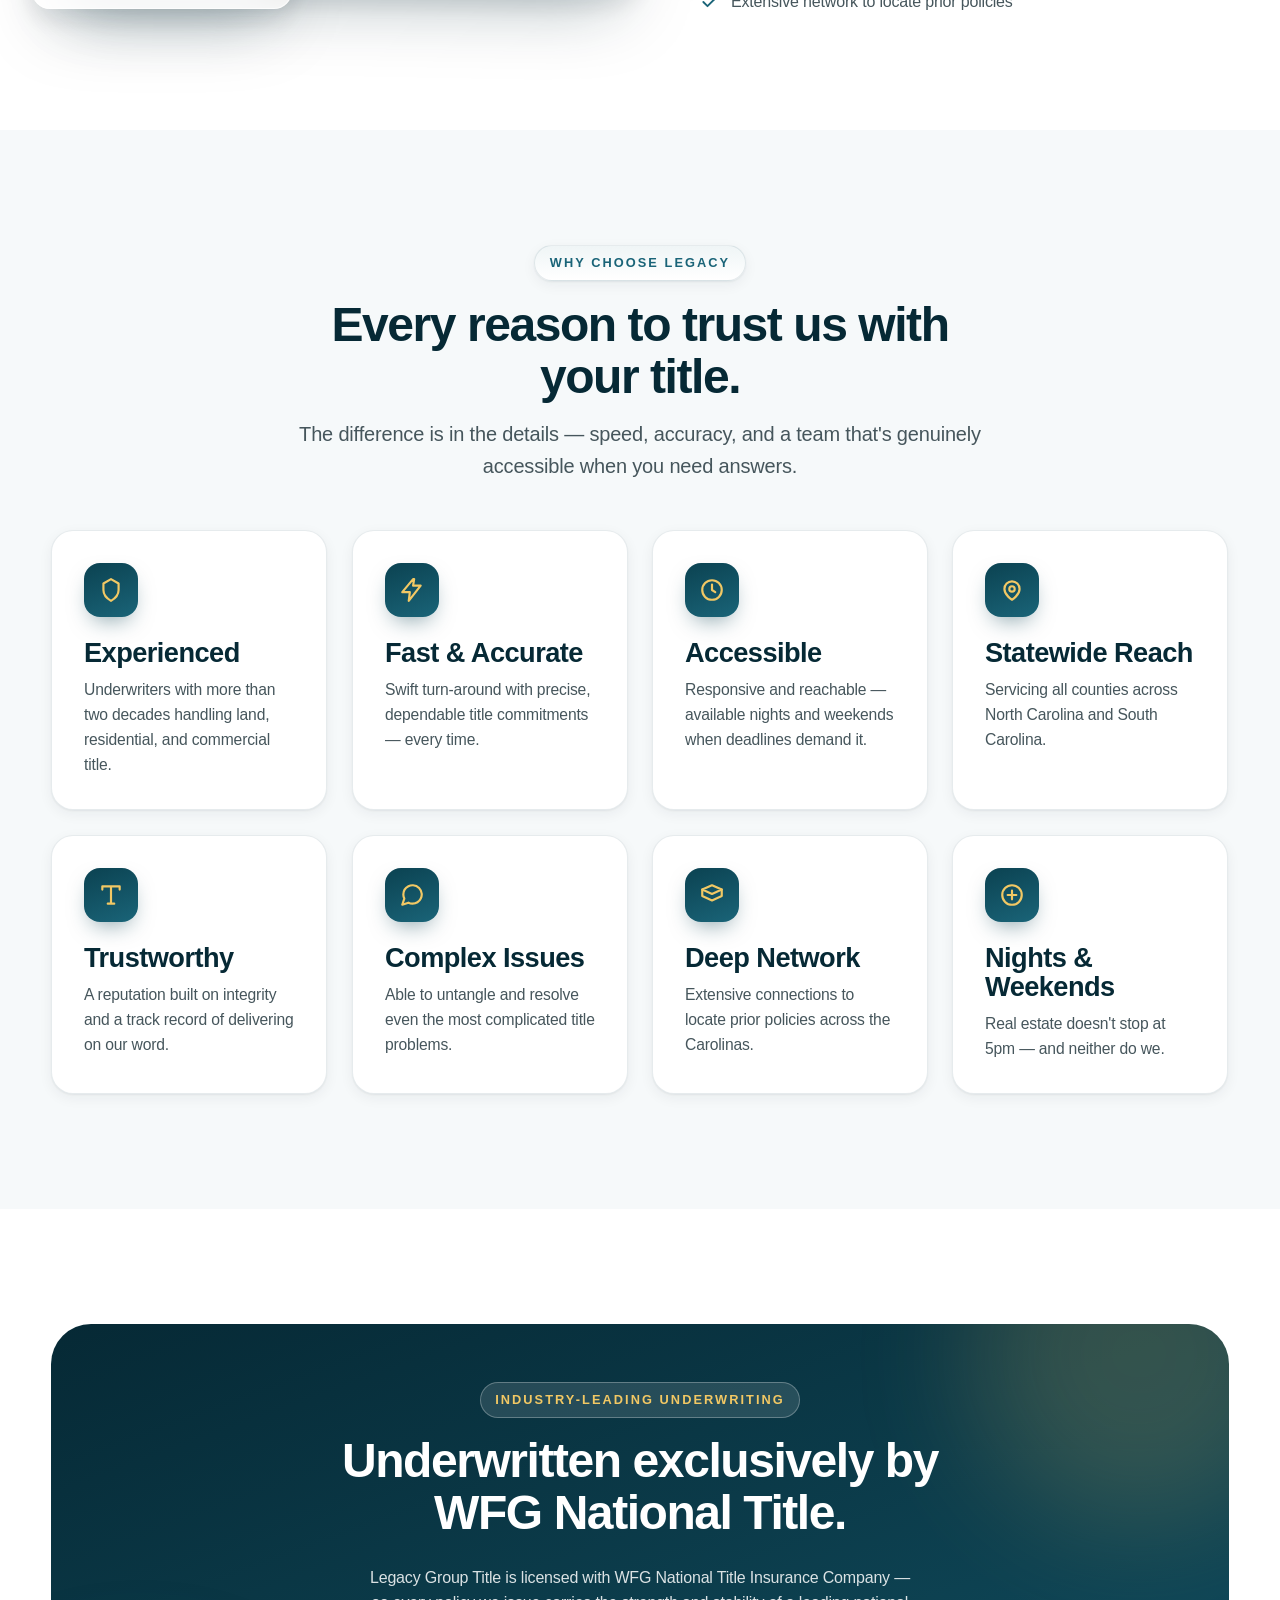
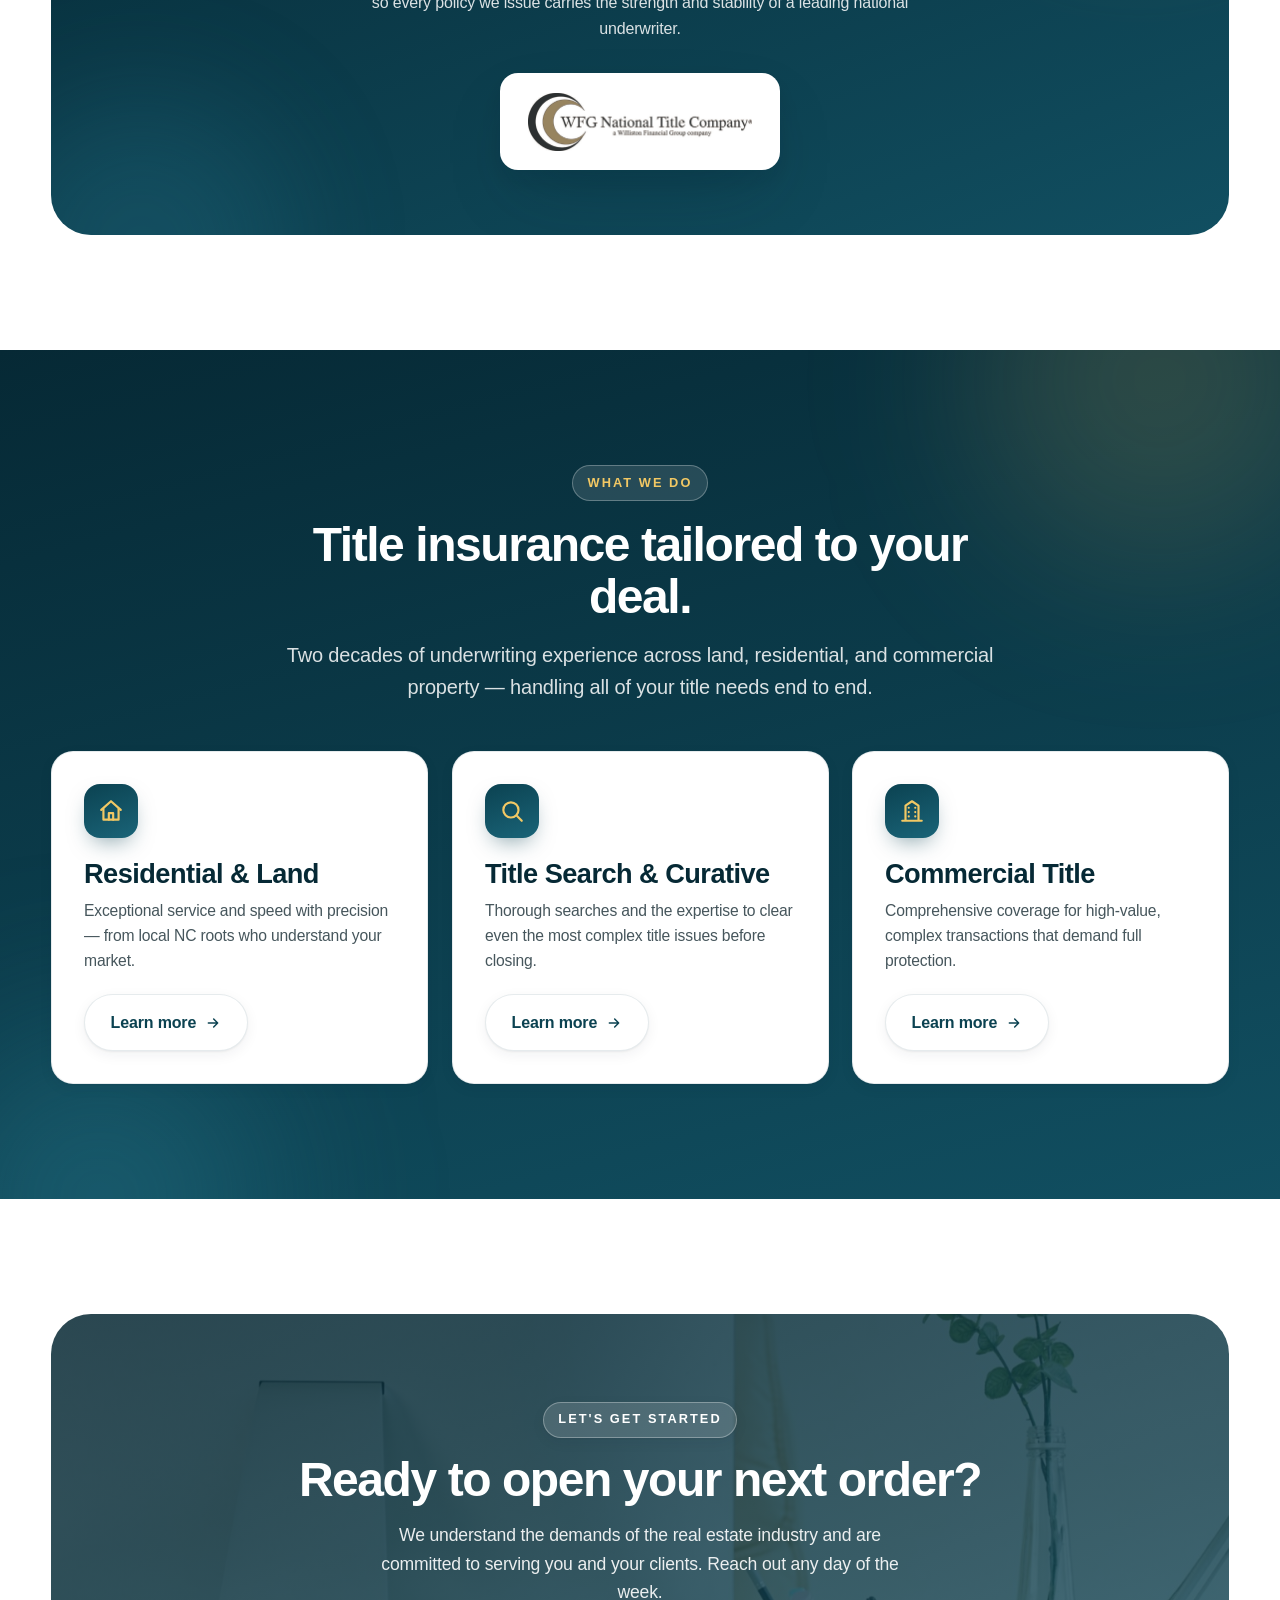
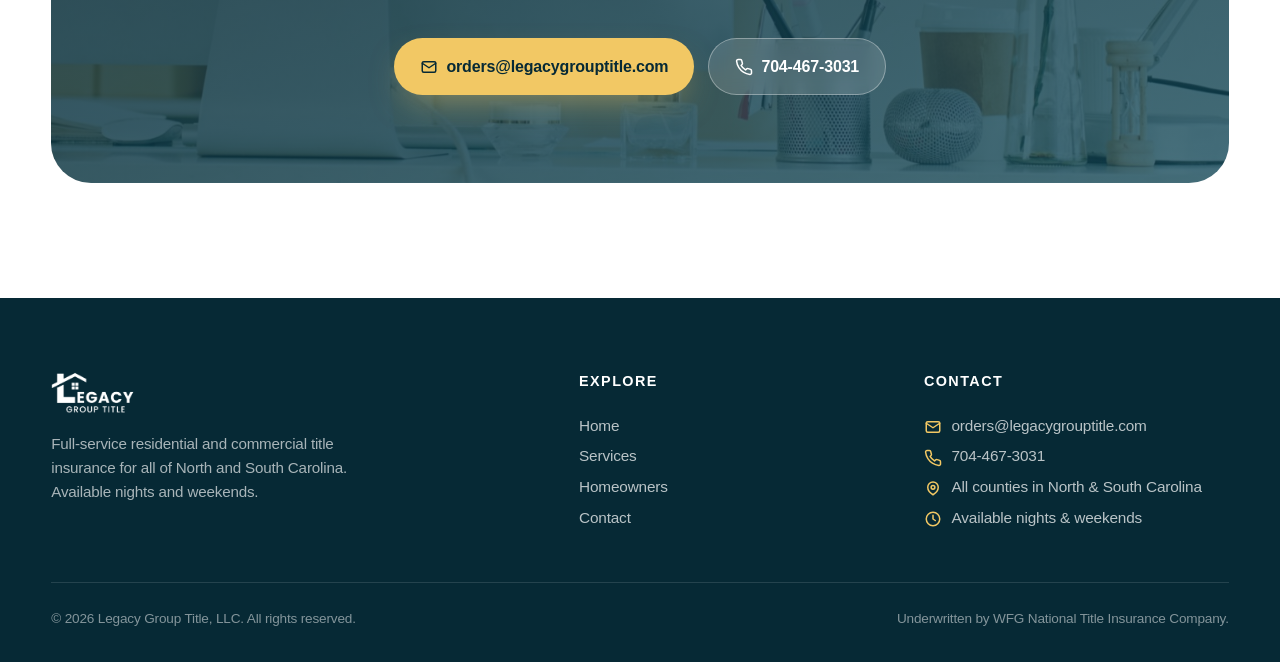
==== commit d7cdf118: "Teal services band + laptop image on CTA" ====
--- a/index.html
+++ b/index.html
@@ -206,7 +206,7 @@
 <section id="contact">
   <div class="wrap">
     <div class="cta reveal">
-      <div class="cta__bg"><img src="assets/img/services-2.jpg" alt=""></div>
+      <div class="cta__bg"><img src="assets/img/desk.jpg" alt=""></div>
       <span class="eyebrow" style="background:rgba(255,255,255,.14);border-color:rgba(255,255,255,.3);color:#fff">Let's get started</span>
       <h2 style="margin-top:1rem">Ready to open your next order?</h2>
       <p>We understand the demands of the real estate industry and are committed to serving you and your clients. Reach out any day of the week.</p>
--- a/css/styles.css
+++ b/css/styles.css
@@ -308,7 +308,7 @@
 }
 .cta__bg { position: absolute; inset: 0; z-index: -2; }
 .cta__bg img { width: 100%; height: 100%; object-fit: cover; }
-.cta__bg::after { content: ""; position: absolute; inset: 0; background: linear-gradient(160deg, rgba(6,41,53,.60), rgba(11,66,81,.46)); }
+.cta__bg::after { content: ""; position: absolute; inset: 0; background: linear-gradient(160deg, rgba(6,41,53,.84), rgba(11,66,81,.74)); }
 .cta h2 { color: #fff; margin-bottom: 1rem; text-wrap: balance; }
 .cta p { color: rgba(255,255,255,.9); max-width: 560px; margin: 0 auto 2rem; font-size: 1.1rem; }
 .cta__actions { display: flex; flex-wrap: wrap; gap: .9rem; justify-content: center; }
